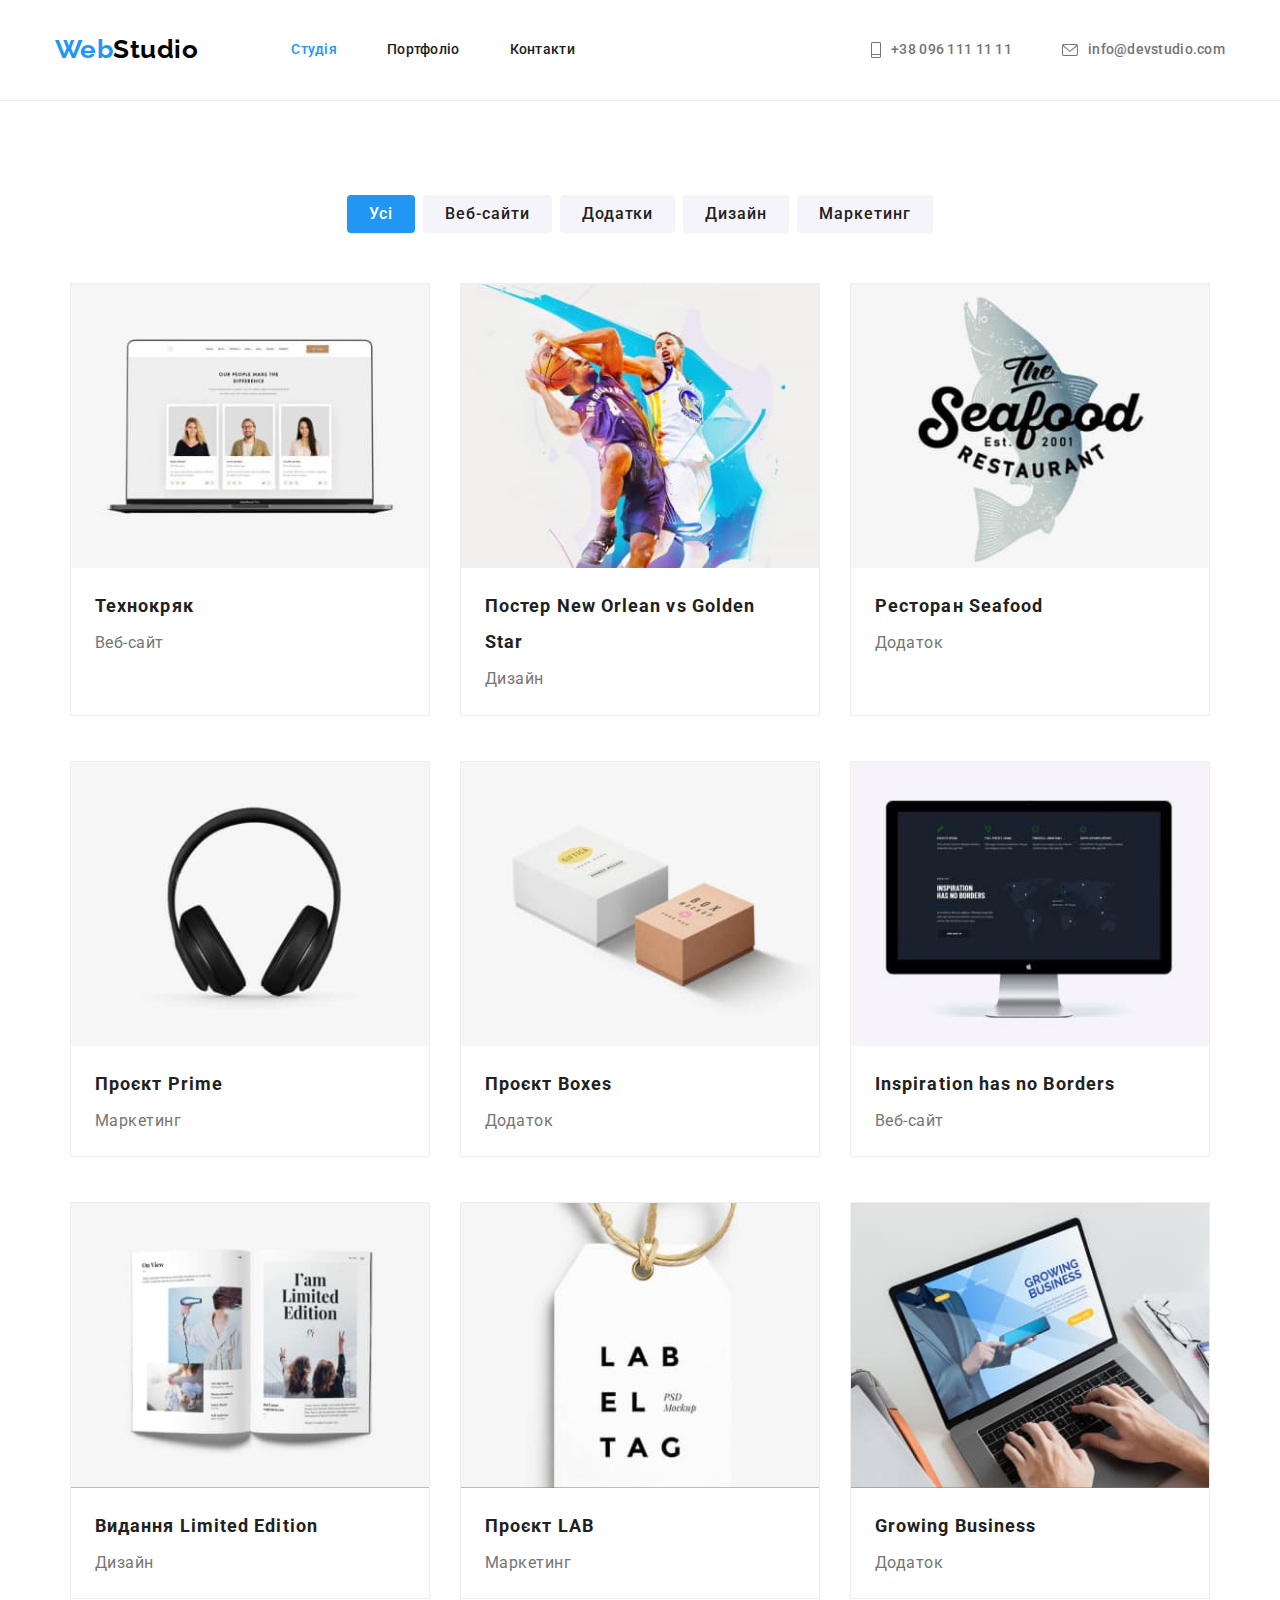
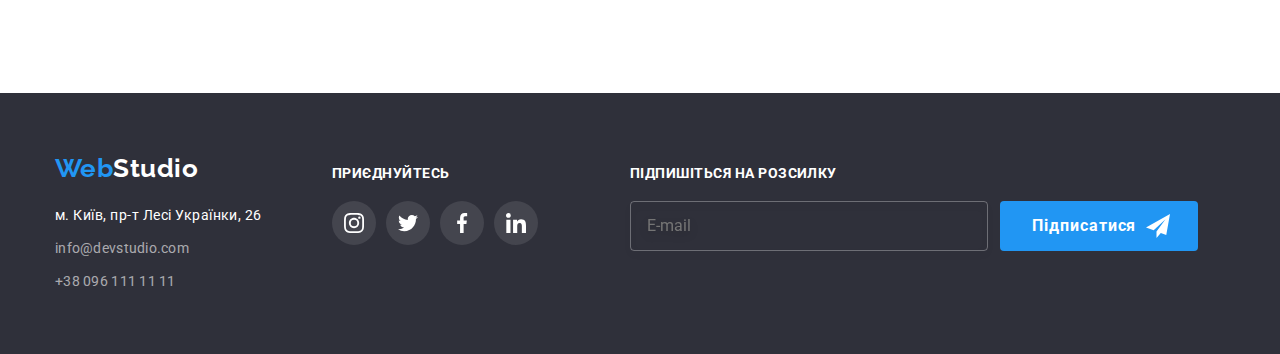
==== portfolio.html @ 1cc09955 "finished work8" ====
<!DOCTYPE html>
<html lang="en">

<head>
    <meta charset="UTF-8">
    <meta http-equiv="X-UA-Compatible" content="IE=edge">
    <meta name="viewport" content="width=device-width, initial-scale=1.0">
    <title>Webstudio</title>
    <link
        href="https://fonts.googleapis.com/css2?family=Raleway:wght@700&family=Roboto:wght@400;500;700;900&display=swap"
        rel="stylesheet">
    <link rel="stylesheet"
        href="https://cdnjs.cloudflare.com/ajax/libs/modern-normalize/1.1.0/modern-normalize.min.css">
        <link rel="stylesheet" href="./css/main.min.css">
</head>

<body>
    <header class="header">
        <div class="container main-nav">
            <nav class="nav">
            <a href="index.html" class="logo"><span class="web">Web</span>Studio</a>
            <button type="button" class="menu-button" data-menu-button>
                <svg width="40" height="40" aria-label="Переключатель мобильного меню">
                    <use class="icon-cross" href="./images/symbol-defs.svg#cross"></use>
                    <use class="icon-menu" href="./images/symbol-defs.svg#menu"></use>
                </svg>
            </button>
            
            <div class="menu-container" data-menu>
                <ul class="site-nav list">
                    <li class="site-nav__item"><a href="index.html" class="link current">Студія</a></li>
                    <li class="site-nav__item"><a href="portfolio.html" class="link">Портфоліо</a></li>
                    <li class="site-nav__item"><a href="" class="link">Контакти</a></li>
                </ul>
                <div class="nav-container">
                    <ul class="auth-nav list">
                        
                        <li class="auth-nav__item auth-tel"><a href="">
                                <svg class="telephone" width="10" height="16">
                                    <use href="./images/symbol-defs.svg#telephone"></use>
                                </svg>+38 096 111 11 11</a></li>
                                <li class="auth-nav__item auth-mail">
                                    <a href="">
                                        <svg class="envelope" width="16" height="12">
                                            <use href="./images/symbol-defs.svg#envelope"></use>
                                        </svg>info@devstudio.com
                                    </a>
                                </li>
                    </ul>
                    <ul class="list nav-social">
                        <li><a href="">Instagram</a></li>
                        <li><a href="">Twitter</a></li>
                        <li><a href="">Facebook</a></li>
                        <li><a href="">LinkedIn</a></li>
                    </ul>
                </div>
            </div>
        </nav>
        </div>
    </header>
    <main>
        <section class="section">
            <div class="container">
                <ul class="work-filter list">
                    <li><button type="button" class="button current">Усі</button></li>
                    <li><button type="button" class="button">Веб-сайти</button></li>
                    <li><button type="button" class="button">Додатки</button></li>
                    <li><button type="button" class="button">Дизайн</button></li>
                    <li><button type="button" class="button">Маркетинг</button></li>
                </ul>
                <h1 class="visually-hidden">Приклади</h1>
                <ul class="work-items list">
                    <li>
                        <a href="">
                            <div class="work-item-wrap">
                                <img src="./images/example1.jpg" alt="Технокряк" width="370"
                                srcset="./images/example1-x2.jpg 2x">
                                <p>Ресурс пропонує комплексні пропозиції з різним рівнем функціоналу та сервісів. Все це
                                    дозволить відвідувачу отримати вичерпні відомості про компанію чи приватну особу.
                                </p>
                            </div>
                            <div class="item-content">
                                <h2>Технокряк</h2>
                                <p>Веб-сайт</p>
                            </div>
                        </a>
                    </li>
                    <li>
                        <a href="">
                            <div class="work-item-wrap">
                                <img src="./images/example2.jpg" alt="Постер New Orlean vs Golden Star" width="370" srcset="./images/example2-x2.jpg 2x">
                                <p>Ресурс пропонує комплексні пропозиції з різним рівнем функціоналу та сервісів. Все це
                                    дозволить відвідувачу отримати вичерпні відомості про компанію чи приватну особу.
                                </p>
                            </div>
                            <div class="item-content">
                                <h2>Постер New Orlean vs Golden Star</h2>
                                <p>Дизайн</p>
                            </div>
                        </a>
                    </li>
                    <li>
                        <a href="">
                            <div class="work-item-wrap">
                                <img src="./images/example3.jpg" alt="Ресторан Seafood" width="370" srcset="./images/example3-x2.jpg 2x">
                                <p>Ресурс пропонує комплексні пропозиції з різним рівнем функціоналу та сервісів. Все це
                                    дозволить відвідувачу отримати вичерпні відомості про компанію чи приватну особу.
                                </p>
                            </div>
                            <div class="item-content">
                                <h2>Ресторан Seafood</h2>
                                <p>Додаток</p>
                            </div>
                        </a>
                    </li>
                    <li>
                        <a href="">
                            <div class="work-item-wrap">
                                <img src="./images/example4.jpg" alt="Проєкт Prime" width="370" srcset="./images/example4-x2.jpg 2x">
                                <p>Ресурс пропонує комплексні пропозиції з різним рівнем функціоналу та сервісів. Все це
                                    дозволить відвідувачу отримати вичерпні відомості про компанію чи приватну особу.
                                </p>
                            </div>
                            <div class="item-content">
                                <h2>Проєкт Prime</h2>
                                <p>Маркетинг</p>
                            </div>
                        </a>
                    </li>
                    <li>
                        <a href="">
                            <div class="work-item-wrap">
                                <img src="./images/example5.jpg" alt="Проєкт Boxes" width="370" srcset="./images/example5-x2.jpg 2x">
                                <p>Ресурс пропонує комплексні пропозиції з різним рівнем функціоналу та сервісів. Все це
                                    дозволить відвідувачу отримати вичерпні відомості про компанію чи приватну особу.
                                </p>
                            </div>
                            <div class="item-content">
                                <h2>Проєкт Boxes</h2>
                                <p>Додаток</p>
                            </div>
                        </a>
                    </li>
                    <li>
                        <a href="">
                            <div class="work-item-wrap">
                                <img src="./images/example6.jpg" alt="Inspiration has no Borders" width="370" srcset="./images/example6-x2.jpg 2x">
                                <p>Ресурс пропонує комплексні пропозиції з різним рівнем функціоналу та сервісів. Все це
                                    дозволить відвідувачу отримати вичерпні відомості про компанію чи приватну особу.
                                </p>
                            </div>
                            <div class="item-content">
                                <h2>Inspiration has no Borders</h2>
                                <p>Веб-сайт</p>
                            </div>
                        </a>
                    </li>
                    <li>
                        <a href="">
                            <div class="work-item-wrap">
                                <img src="./images/example7.jpg" alt="Видання Limited Edition" width="370" srcset="./images/example7-x2.jpg 2x">
                                <p>Ресурс пропонує комплексні пропозиції з різним рівнем функціоналу та сервісів. Все це
                                    дозволить відвідувачу отримати вичерпні відомості про компанію чи приватну особу.
                                </p>
                            </div>
                            <div class="item-content">
                                <h2>Видання Limited Edition</h2>
                                <p>Дизайн</p>
                            </div>
                        </a>
                    </li>
                    <li>
                        <a href="">
                            <div class="work-item-wrap">
                                <img src="./images/example8.jpg" alt="Проєкт LAB" width="370" srcset="./images/example8-x2.jpg 2x">
                                <p>Ресурс пропонує комплексні пропозиції з різним рівнем функціоналу та сервісів. Все це
                                    дозволить відвідувачу отримати вичерпні відомості про компанію чи приватну особу.
                                </p>
                            </div>
                            <div class="item-content">
                                <h2>Проєкт LAB</h2>
                                <p>Маркетинг</p>
                            </div>
                        </a>
                    </li>
                    <li>
                        <a href="">
                            <div class="work-item-wrap">
                                <img src="./images/example9.jpg" alt="Growing Business" width="370" srcset="./images/example9-x2.jpg 2x">
                                <p>Ресурс пропонує комплексні пропозиції з різним рівнем функціоналу та сервісів. Все це
                                    дозволить відвідувачу отримати вичерпні відомості про компанію чи приватну особу.
                                </p>
                            </div>
                            <div class="item-content">
                                <h2>Growing Business</h2>
                                <p>Додаток</p>
                            </div>
                        </a>
                    </li>
                </ul>
            </div>
        </section>
    </main>
    <footer class="footer">
        <div class="container">
            <div class="footer__details">
                <a href="/" class="logo footer__logo"><span class="web">Web</span>Studio</a>
                <ul class="list">
                    <li>м. Київ, пр-т Лесі Українки, 26</li>
                    <li><a href="">info@devstudio.com</a></li>
                    <li><a href="">+38 096 111 11 11</a></li>
                </ul>
            </div>
            <div class="footer-icons">
                <h3>приєднуйтесь</h3>
                <ul class="profile-share">
                    <li>
                        <a href="">
                            <svg width="20" height="20">
                                <use href="./images/symbol-defs.svg#instagram-2"></use>
                            </svg>
                        </a>
                    </li>
                    <li>
                        <a href="">
                            <svg width="20" height="20">
                                <use href="./images/symbol-defs.svg#twitter-1"></use>
                            </svg>
                        </a>
                    </li>
                    <li>
                        <a href="">
                            <svg width="20" height="20">
                                <use href="./images/symbol-defs.svg#facebook-1"></use>
                            </svg>
                        </a>
                    </li>
                    <li>
                        <a href="">
                            <svg width="20" height="20">
                                <use href="./images/symbol-defs.svg#linkedin-1"></use>
                            </svg>
                        </a>
                    </li>
                </ul>
            </div>
            <div class="subscription-wrap">
                <h3>підпишіться на розсилку</h3>
                <form class="subscription-wrap__form">

                    <input type="email" name="mail" id="mail" placeholder="E-mail">
                    <button type="submit" class="button button__icon--right">Підписатися
                        <svg class="icon-send">
                            <use href="./images/symbol-defs.svg#icon-send"></use>
                        </svg>
                    </button>
                </form>
            </div>
        </div>
    </footer>
    <script src="./js/menu.js"></script>
</body>

</html>
---- css/main.min.css ----
h1,h2,h3,p,ul{padding:0;margin:0}img{max-width:100%}body{background-color:#fff;color:#757575;font-family:Roboto,sans-serif;letter-spacing:.03em;font-weight:400;padding:0;margin:0}.list{list-style:none}.container{margin-left:auto;margin-right:auto;max-width:1200px;padding:0 15px}.logo{color:#000;text-decoration:none;font-family:Raleway;font-weight:700;font-size:26px;line-height:1.2}.logo .web{color:#2196f3;text-decoration:none}.button{color:#fff;background-color:#2196f3;font-family:inherit;cursor:pointer;font-weight:700;font-size:16px;line-height:1.88;letter-spacing:.06em;border-radius:4px;border:0;padding:10px 32px;-webkit-transition:background-color 250ms cubic-bezier(0.4, 0, 0.2, 1),-webkit-box-shadow 250ms cubic-bezier(0.4, 0, 0.2, 1);transition:background-color 250ms cubic-bezier(0.4, 0, 0.2, 1),-webkit-box-shadow 250ms cubic-bezier(0.4, 0, 0.2, 1);transition:background-color 250ms cubic-bezier(0.4, 0, 0.2, 1),box-shadow 250ms cubic-bezier(0.4, 0, 0.2, 1);transition:background-color 250ms cubic-bezier(0.4, 0, 0.2, 1),box-shadow 250ms cubic-bezier(0.4, 0, 0.2, 1),-webkit-box-shadow 250ms cubic-bezier(0.4, 0, 0.2, 1);position:relative}.button:hover{background-color:#188ce8;-webkit-box-shadow:0px 3px 1px rgba(0,0,0,.1),0px 1px 2px rgba(0,0,0,.08),0px 2px 2px rgba(0,0,0,.12);box-shadow:0px 3px 1px rgba(0,0,0,.1),0px 1px 2px rgba(0,0,0,.08),0px 2px 2px rgba(0,0,0,.12)}.button__icon--right{padding-right:62px}.profile-share{display:-webkit-box;display:-ms-flexbox;display:flex;list-style:none;padding-bottom:30px;-webkit-box-pack:center;-ms-flex-pack:center;justify-content:center}.profile-share li{margin-right:10px}.profile-share li:last-child{margin-right:0}.profile-share li a{display:-webkit-box;display:-ms-flexbox;display:flex;-webkit-box-align:center;-ms-flex-align:center;align-items:center;-webkit-box-pack:center;-ms-flex-pack:center;justify-content:center;width:44px;height:44px;border-radius:50%;-webkit-transition:background-color 250ms cubic-bezier(0.4, 0, 0.2, 1);transition:background-color 250ms cubic-bezier(0.4, 0, 0.2, 1)}.profile-share li a svg{fill:#afb1b8;-webkit-transition:fill 250ms cubic-bezier(0.4, 0, 0.2, 1);transition:fill 250ms cubic-bezier(0.4, 0, 0.2, 1)}.profile-share li a:hover,.profile-share li a:focus{background-color:#2196f3;outline:none}.profile-share li a:hover svg,.profile-share li a:focus svg{fill:#fff}.section{padding:94px 0}@media screen and (max-width: 767px){.section{padding:60px 0}}.section__title{color:#212121;font-weight:700;font-size:36px;line-height:1.17;text-align:center;margin-bottom:50px}@media screen and (max-width: 768px){.section__title{margin-bottom:30px;font-size:28px}}.section.section-gray{background:#f5f4fa}.section .visually-hidden{position:absolute;white-space:nowrap;width:1px;height:1px;overflow:hidden;border:0;padding:0;clip:rect(0 0 0 0);-webkit-clip-path:inset(50%);clip-path:inset(50%);margin:-1px}.header{border-bottom:1px solid #ececec;position:relative;padding:10px 0}.header .nav{display:-webkit-box;display:-ms-flexbox;display:flex;-webkit-box-align:center;-ms-flex-align:center;align-items:center;-webkit-box-pack:justify;-ms-flex-pack:justify;justify-content:space-between}.header .menu-button{display:none;position:relative;z-index:11;cursor:pointer}@media screen and (max-width: 480px){.header .menu-button{display:inline-block;margin:0;padding:0;border:none;background-color:rgba(0,0,0,0)}}.header .menu-button .icon-cross{display:none}.header .menu-button.is-open svg{-webkit-transition:fill 250ms cubic-bezier(0.4, 0, 0.2, 1);transition:fill 250ms cubic-bezier(0.4, 0, 0.2, 1)}.header .menu-button.is-open .icon-cross{display:block}.header .menu-button.is-open:hover svg{fill:#2196f3}.header .menu-button.is-open .icon-menu{display:none}.header .main-nav{-webkit-box-align:center;-ms-flex-align:center;align-items:center}.header .envelope,.header .telephone{fill:#757575;margin-right:10px}@media screen and (min-width: 481px){.header .site-nav{display:-webkit-box;display:-ms-flexbox;display:flex}}.header .site-nav .link{display:block;padding-top:32px;padding-bottom:32px;-webkit-transition:color 250ms cubic-bezier(0.4, 0, 0.2, 1);transition:color 250ms cubic-bezier(0.4, 0, 0.2, 1);color:#212121;text-decoration:none;font-weight:500;font-size:14px;line-height:1.14;letter-spacing:.02em}@media screen and (max-width: 480px){.header .site-nav .link{font-size:40px;margin-bottom:32px;padding:0}}.header .site-nav .link:hover,.header .site-nav .link:focus{color:#2196f3}.header .site-nav .link.current{position:relative;color:#2196f3}.header .site-nav .link.current::after{content:"";position:absolute;left:0;bottom:-1px;display:block;width:100%;height:4px;border-radius:2px}@media screen and (min-width: 481px){.header .site-nav__item+.site-nav__item{margin-left:50px}}.header .nav-social{display:-webkit-box;display:-ms-flexbox;display:flex;margin-top:64px}@media screen and (min-width: 481px){.header .nav-social{display:none}}.header .nav-social li{border-left:1px solid rgba(33,33,33,.2);padding:0 10px}.header .nav-social li a{font-weight:500;font-size:18px;line-height:22px;letter-spacing:.02em;color:#2196f3}.header .nav-social li:first-child{border-left:0;padding-left:0}.header .auth-nav{margin-left:auto}@media screen and (min-width: 481px){.header .auth-nav{display:-webkit-box;display:-ms-flexbox;display:flex;-webkit-box-orient:vertical;-webkit-box-direction:reverse;-ms-flex-direction:column-reverse;flex-direction:column-reverse}}@media screen and (min-width: 991px){.header .auth-nav{-webkit-box-orient:horizontal;-webkit-box-direction:normal;-ms-flex-direction:row;flex-direction:row;-webkit-box-align:center;-ms-flex-align:center;align-items:center}}.header .auth-nav a{display:block;color:#757575;text-decoration:none;font-weight:500;font-size:14px;line-height:1.14;letter-spacing:.02em;display:-webkit-box;display:-ms-flexbox;display:flex;-webkit-box-align:center;-ms-flex-align:center;align-items:center;-webkit-transition:color 250ms cubic-bezier(0.4, 0, 0.2, 1);transition:color 250ms cubic-bezier(0.4, 0, 0.2, 1)}@media screen and (max-width: 480px){.header .auth-nav a svg{display:none}}.header .auth-nav a:hover,.header .auth-nav a:focus{color:#2196f3}.header .auth-nav a:hover svg,.header .auth-nav a:focus svg{fill:#2196f3}@media screen and (max-width: 480px){.header .auth-nav__item.auth-tel:first-child{margin-bottom:32px}.header .auth-nav__item.auth-tel a{font-size:34px;color:#2196f3}}@media screen and (min-width: 481px)and (max-width: 991px){.header .auth-nav__item.auth-tel{margin-top:10px}}@media screen and (max-width: 480px){.header .auth-nav__item.auth-mail a{font-size:24px;line-height:1.17;letter-spacing:.02em}}@media screen and (min-width: 991px){.header .auth-nav__item+.auth-nav__item{margin-left:50px}}@media screen and (min-width: 481px){.header .menu-container{display:-webkit-box;display:-ms-flexbox;display:flex;-webkit-box-flex:1;-ms-flex:1;flex:1;-webkit-box-pack:justify;-ms-flex-pack:justify;justify-content:space-between;padding-left:88px}.header .menu-container .nav-container{display:-webkit-box;display:-ms-flexbox;display:flex;-webkit-box-align:center;-ms-flex-align:center;align-items:center}}@media screen and (min-width: 768px){.header .menu-container{padding-left:93px}}@media screen and (max-width: 480px){.header .menu-container{position:absolute;top:0;left:0;width:100%;display:none;background-color:#fff;padding:48px 40px;z-index:10;height:100vh;-webkit-box-orient:vertical;-webkit-box-direction:normal;-ms-flex-direction:column;flex-direction:column;-webkit-box-pack:justify;-ms-flex-pack:justify;justify-content:space-between}.header .menu-container.is-open{display:-webkit-box;display:-ms-flexbox;display:flex}}.no-scroll{overflow:hidden}.hero{padding:200px 0;text-align:center}@media screen and (max-width: 767px){.hero{padding:125px 0}}.hero.overlay{max-width:1600px;margin-left:auto;margin-right:auto;background-image:-webkit-gradient(linear, left top, right top, from(rgba(44, 45, 55, 0.4)), to(rgba(44, 45, 55, 0.4))),url(../images/hero1.jpg);background-image:linear-gradient(to right, rgba(44, 45, 55, 0.4), rgba(44, 45, 55, 0.4)),url(../images/hero1.jpg);background-repeat:no-repeat;background-position:center;background-size:cover}@media(min-device-pixel-ratio: 2),(-webkit-min-device-pixel-ratio: 2),(min-resolution: 192dpi),(min-resolution: 2dppx){.hero.overlay{background-image:-webkit-gradient(linear, left top, right top, from(rgba(44, 45, 55, 0.4)), to(rgba(44, 45, 55, 0.4))),url(../images/hero1-x2.jpg);background-image:linear-gradient(to right, rgba(44, 45, 55, 0.4), rgba(44, 45, 55, 0.4)),url(../images/hero1-x2.jpg)}}@media screen and (min-width: 481px){.hero .hero-inner{padding:0 20%}}.hero .hero-title{color:#fff;font-weight:900;font-size:44px;line-height:1.36;letter-spacing:.06em;text-transform:uppercase;margin-bottom:30px}@media screen and (max-width: 767px){.hero .hero-title{font-size:26px}}@media screen and (min-width: 768px){.section-feature{padding-bottom:0}}@media screen and (min-width: 481px){.section-feature__list{display:-webkit-box;display:-ms-flexbox;display:flex;-ms-flex-wrap:wrap;flex-wrap:wrap}}@media screen and (max-width: 480px){.section-feature__list li{margin-bottom:30px}.section-feature__list li:last-child{margin-bottom:0px}}.section-feature__list h3{color:#212121;font-weight:700;font-size:14px;line-height:1.14;text-transform:uppercase;margin-bottom:10px}@media screen and (max-width: 480px){.section-feature__list h3{text-align:center}}.section-feature__list p{font-size:14px;line-height:1.71}@media screen and (min-width: 768px){.section-feature__list li{width:calc((100% - 120px)/4);margin:15px}}@media screen and (min-width: 481px)and (max-width: 767px){.section-feature__list li{width:calc((100% - 60px)/2);margin:15px}}.section-feature__list li:last-child{margin-right:0}.section-feature__icon{display:-webkit-box;display:-ms-flexbox;display:flex;-webkit-box-align:center;-ms-flex-align:center;align-items:center;-webkit-box-pack:center;-ms-flex-pack:center;justify-content:center;background-color:#f5f4fa;height:120px;margin-bottom:30px;text-align:center;border-radius:4px}@media screen and (max-width: 767px){.section-services{display:none}}.section-services__list{display:-webkit-box;display:-ms-flexbox;display:flex}.section-services__list li{width:370px;margin-right:30px}.section-services__list li:last-child{margin-right:0}.section-services__item{position:relative}.section-services__text{position:absolute;bottom:4px;left:0;width:100%;background:rgba(47,48,58,.8);color:#fff;text-transform:uppercase;font-weight:700;font-size:14px;line-height:16px;letter-spacing:.03em;display:-webkit-box;display:-ms-flexbox;display:flex;-webkit-box-pack:center;-ms-flex-pack:center;justify-content:center;-webkit-box-align:center;-ms-flex-align:center;align-items:center;height:70px}@media screen and (min-width: 481px){.members-list{display:-webkit-box;display:-ms-flexbox;display:flex;-ms-flex-wrap:wrap;flex-wrap:wrap}}.members-list h3{font-weight:500;font-size:16px;line-height:1.19;color:#212121;margin-top:30px;margin-bottom:10px}.members-list p{font-size:16px;line-height:1.19;margin-bottom:16px}.members-list img{display:block;width:100%}.members-list>li{background-color:#fff;text-align:center;-webkit-box-shadow:0px 1px 3px rgba(0,0,0,.12),0px 1px 1px rgba(0,0,0,.14),0px 2px 1px rgba(0,0,0,.2);box-shadow:0px 1px 3px rgba(0,0,0,.12),0px 1px 1px rgba(0,0,0,.14),0px 2px 1px rgba(0,0,0,.2);border-radius:0px 0px 4px 4px}@media screen and (min-width: 481px){.members-list>li{width:calc((100% - 120px)/4);margin:15px}}@media screen and (max-width: 480px){.members-list>li{margin-bottom:30px}.members-list>li:last-child{margin-bottom:0}}@media screen and (min-width: 481px)and (max-width: 767px){.members-list>li{width:calc((100% - 60px)/2);margin:15px}}.members-list>li:last-child{margin-right:0}.clients{display:-webkit-box;display:-ms-flexbox;display:flex;-ms-flex-wrap:wrap;flex-wrap:wrap}.clients a{display:-webkit-box;display:-ms-flexbox;display:flex;height:92px;border:1px solid #afb1b8;border-radius:4px;-webkit-box-align:center;-ms-flex-align:center;align-items:center;-webkit-box-pack:center;-ms-flex-pack:center;justify-content:center;-webkit-transition:border 250ms cubic-bezier(0.4, 0, 0.2, 1);transition:border 250ms cubic-bezier(0.4, 0, 0.2, 1)}.clients a:hover,.clients a:focus{border:1px solid #2196f3;outline:none}.clients a:hover svg,.clients a:focus svg{fill:#2196f3}.clients a svg{fill:#afb1b8;-webkit-transition:fill 250ms cubic-bezier(0.4, 0, 0.2, 1);transition:fill 250ms cubic-bezier(0.4, 0, 0.2, 1)}.clients li{width:calc((100% - 180px)/6);margin:15px}.clients li:last-child{margin-right:0}@media screen and (max-width: 480px){.clients li{width:calc((100% - 60px)/2);margin:15px}}@media screen and (max-width: 767px){.clients li{width:calc((100% - 90px)/3);margin:15px}}.work-filter{-ms-flex-wrap:wrap;flex-wrap:wrap;margin-bottom:35px}@media screen and (min-width: 481px){.work-filter{display:-webkit-box;display:-ms-flexbox;display:flex;-webkit-box-pack:center;-ms-flex-pack:center;justify-content:center}}@media screen and (max-width: 480px){.work-filter{display:block}}@media screen and (max-width: 767px){.work-filter{display:-webkit-box;display:-ms-flexbox;display:flex}.work-filter li{display:inline-block;margin-bottom:15px}}.work-filter .button{color:#212121;background-color:#f5f4fa;padding:6px 22px;margin:0 4px;-webkit-transition:background-color 250ms cubic-bezier(0.4, 0, 0.2, 1),color 250ms cubic-bezier(0.4, 0, 0.2, 1),-webkit-box-shadow 250ms cubic-bezier(0.4, 0, 0.2, 1);transition:background-color 250ms cubic-bezier(0.4, 0, 0.2, 1),color 250ms cubic-bezier(0.4, 0, 0.2, 1),-webkit-box-shadow 250ms cubic-bezier(0.4, 0, 0.2, 1);transition:background-color 250ms cubic-bezier(0.4, 0, 0.2, 1),color 250ms cubic-bezier(0.4, 0, 0.2, 1),box-shadow 250ms cubic-bezier(0.4, 0, 0.2, 1);transition:background-color 250ms cubic-bezier(0.4, 0, 0.2, 1),color 250ms cubic-bezier(0.4, 0, 0.2, 1),box-shadow 250ms cubic-bezier(0.4, 0, 0.2, 1),-webkit-box-shadow 250ms cubic-bezier(0.4, 0, 0.2, 1);font-weight:500;font-size:16px;line-height:1.63}.work-filter .button:focus,.work-filter .button:hover,.work-filter .button.current{color:#fff;background-color:#2196f3}@media screen and (min-width: 481px){.work-items{display:-webkit-box;display:-ms-flexbox;display:flex;-ms-flex-wrap:wrap;flex-wrap:wrap}}.work-items li{margin:15px;margin-bottom:30px}@media screen and (min-width: 481px){.work-items li{width:calc((100% - 90px)/3)}}@media screen and (min-width: 481px)and (max-width: 767px){.work-items li{width:calc((100% - 60px)/2)}}@media screen and (min-width: 768px){.work-items li:nth-child(3n){margin-right:0}.work-items li:nth-last-child(-n+3){margin-bottom:0}}.work-items li .item-content{padding:20px 24px;border-top:0}.work-items li .item-content h2{font-weight:700;font-size:18px;line-height:2;color:#212121;letter-spacing:.06em;padding-bottom:4px}.work-items li .item-content p{font-size:16px;line-height:1.88}.work-items li a{color:#757575;text-decoration:none;display:block;background:#fff;-webkit-transition:-webkit-box-shadow 250ms cubic-bezier(0.4, 0, 0.2, 1);transition:-webkit-box-shadow 250ms cubic-bezier(0.4, 0, 0.2, 1);transition:box-shadow 250ms cubic-bezier(0.4, 0, 0.2, 1);transition:box-shadow 250ms cubic-bezier(0.4, 0, 0.2, 1), -webkit-box-shadow 250ms cubic-bezier(0.4, 0, 0.2, 1);height:100%;border:1px solid #eee}.work-items li a .work-item-wrap{position:relative;overflow:hidden}.work-items li a .work-item-wrap img{vertical-align:bottom;width:100%}.work-items li a .work-item-wrap p{position:absolute;top:0;left:0;bottom:0;font-weight:400;font-size:18px;line-height:28px;letter-spacing:.03em;color:#fff;background:rgba(33,150,243,.9);display:-webkit-box;display:-ms-flexbox;display:flex;-webkit-box-align:center;-ms-flex-align:center;align-items:center;padding:24px;-webkit-transform:translateY(100%);transform:translateY(100%);-webkit-transition:-webkit-transform 250ms cubic-bezier(0.4, 0, 0.2, 1);transition:-webkit-transform 250ms cubic-bezier(0.4, 0, 0.2, 1);transition:transform 250ms cubic-bezier(0.4, 0, 0.2, 1);transition:transform 250ms cubic-bezier(0.4, 0, 0.2, 1), -webkit-transform 250ms cubic-bezier(0.4, 0, 0.2, 1)}.work-items li a:hover{-webkit-box-shadow:0px 1px 1px rgba(0,0,0,.12),0px 4px 4px rgba(0,0,0,.06),1px 4px 6px rgba(0,0,0,.16);box-shadow:0px 1px 1px rgba(0,0,0,.12),0px 4px 4px rgba(0,0,0,.06),1px 4px 6px rgba(0,0,0,.16)}.work-items li a:hover .work-item-wrap p{-webkit-transform:translateY(0);transform:translateY(0)}.footer{background:#2f303a;padding:60px 0}@media screen and (max-width: 767px){.footer{text-align:center}}.footer__logo{color:#fff}.footer .list{color:#fff;font-style:normal;font-weight:400;font-size:14px;line-height:1.71;margin-top:20px}.footer .list a{text-decoration:none;color:rgba(255,255,255,.6);font-style:normal;font-weight:400;font-size:14px;line-height:1.71;letter-spacing:.02em;margin-top:9px;display:inline-block}@media screen and (min-width: 481px){.footer .footer-icons{margin-left:70px}}@media screen and (max-width: 480px){.footer .footer-icons .profile-share{padding-bottom:0}}.footer .footer-icons .profile-share li a{background-color:rgba(255,255,255,.1);-webkit-transition:background-color 250ms cubic-bezier(0.4, 0, 0.2, 1);transition:background-color 250ms cubic-bezier(0.4, 0, 0.2, 1)}.footer .footer-icons .profile-share li a svg{fill:#fff}.footer .footer-icons .profile-share li a:hover,.footer .footer-icons .profile-share li a:focus{background-color:#2196f3;outline:none}@media screen and (min-width: 481px)and (max-width: 767px){.footer__details,.footer .footer-icons{-webkit-box-flex:1;-ms-flex:1 0 50%;flex:1 0 50%}.footer .footer-icons{margin-left:0}}.footer h3{font-size:14px;font-weight:700px;text-transform:uppercase;color:#fff;margin-top:12px;margin-bottom:20px}@media screen and (max-width: 480px){.footer h3{margin-top:60px}}@media screen and (min-width: 481px){.footer .container{display:-webkit-box;display:-ms-flexbox;display:flex;-ms-flex-wrap:wrap;flex-wrap:wrap}}@media screen and (min-width: 768px){.footer .subscription-wrap{margin-left:92px}}@media screen and (min-width: 481px)and (max-width: 767px){.footer .subscription-wrap{margin-top:60px;width:100%}}@media screen and (min-width: 768px){.footer .subscription-wrap__form{display:-webkit-box;display:-ms-flexbox;display:flex}}@media screen and (max-width: 767px){.footer .subscription-wrap__form button{margin-top:20px}}.footer .subscription-wrap__form button .icon-send{width:24px;height:24px;fill:#fff;position:absolute;right:28px;top:13px}.footer .subscription-wrap__form input,.footer .subscription-wrap__form input:focus{width:100%;height:50px;padding:15px 16px;background:none;border:1px solid rgba(255,255,255,.3);-webkit-filter:drop-shadow(0px 4px 4px rgba(0, 0, 0, 0.15));filter:drop-shadow(0px 4px 4px rgba(0, 0, 0, 0.15));border-radius:4px;color:#fff}@media screen and (min-width: 768px){.footer .subscription-wrap__form input{width:358px;margin-right:12px}}@media screen and (min-width: 481px)and (max-width: 767px){.footer .subscription-wrap__form input{width:450px;margin-left:auto;margin-right:auto;display:block}}.backdrop{z-index:100;position:fixed;top:0;width:100%;height:100%;background:rgba(0,0,0,.5);-webkit-transition:opacity 250ms cubic-bezier(0.4, 0, 0.2, 1);transition:opacity 250ms cubic-bezier(0.4, 0, 0.2, 1)}.backdrop.is-hidden{opacity:0;pointer-events:none}.backdrop.is-hidden .modal{-webkit-transform:translate(-50%, -50%) scale(0.9);transform:translate(-50%, -50%) scale(0.9)}.modal{position:absolute;top:50%;left:50%;max-width:528px;width:100%;background-color:#fff;-webkit-transition:-webkit-transform 250ms cubic-bezier(0.4, 0, 0.2, 1);transition:-webkit-transform 250ms cubic-bezier(0.4, 0, 0.2, 1);transition:transform 250ms cubic-bezier(0.4, 0, 0.2, 1);transition:transform 250ms cubic-bezier(0.4, 0, 0.2, 1), -webkit-transform 250ms cubic-bezier(0.4, 0, 0.2, 1);-webkit-transform:translate(-50%, -50%) scale(1);transform:translate(-50%, -50%) scale(1);padding:40px}@media screen and (max-width: 480px){.modal{left:15px;right:15px;-webkit-transform:translate(0, -50%) scale(1);transform:translate(0, -50%) scale(1);max-width:100%;width:auto}}.modal h3{text-align:center;margin-bottom:12px;color:#212121}.modal .modal-button{width:30px;height:30px;border-radius:50%;border:1px solid rgba(0,0,0,.1);position:absolute;right:8px;top:8px;cursor:pointer;background:none}.modal .modal-button:hover .icon-close{fill:#2196f3}.modal .modal-button .icon-close{width:11px;height:11px;-webkit-transition:fill 250ms cubic-bezier(0.4, 0, 0.2, 1);transition:fill 250ms cubic-bezier(0.4, 0, 0.2, 1)}.modal form>label{display:block;margin-bottom:4px;font-size:12px;color:#757575}.modal form .input-group{position:relative;margin-bottom:10px}.modal form .input-group svg{width:18px;height:18px;position:absolute;top:50%;left:13px;-webkit-transform:translateY(-50%);transform:translateY(-50%);-webkit-transition:fill 250ms cubic-bezier(0.4, 0, 0.2, 1);transition:fill 250ms cubic-bezier(0.4, 0, 0.2, 1)}.modal form .input-group textarea,.modal form .input-group input{border:1px solid rgba(33,33,33,.2);border-radius:4px;padding:12px 16px;width:100%;-webkit-transition:border 250ms cubic-bezier(0.4, 0, 0.2, 1);transition:border 250ms cubic-bezier(0.4, 0, 0.2, 1);font-size:12px}.modal form .input-group textarea:focus,.modal form .input-group input:focus{border-color:#2196f3;outline:none}.modal form .input-group input{height:40px;padding-left:35px}.modal form .input-group input:focus+svg{fill:#2196f3}.modal form .input-group textarea{resize:none;height:120px}.modal form .agreement-wrap{display:-webkit-box;display:-ms-flexbox;display:flex;-webkit-box-align:center;-ms-flex-align:center;align-items:center;margin-top:10px}.modal form .agreement-wrap .checkbox{position:absolute;white-space:nowrap;width:1px;height:1px;overflow:hidden;border:0;padding:0;clip:rect(0 0 0 0);-webkit-clip-path:inset(50%);clip-path:inset(50%);margin:-1px}.modal form .agreement-wrap .checkbox:checked+.label-agreement:before{border-color:rgba(0,0,0,0);background-color:#2196f3;background-image:url("../images/svg-check.svg");background-repeat:no-repeat;background-position:center}.modal form .agreement-wrap .label-agreement{font-size:14px;padding-left:22px;position:relative}@media screen and (max-width: 480px){.modal form .agreement-wrap .label-agreement{font-size:12px}}.modal form .agreement-wrap .label-agreement:before{width:16px;height:15px;position:absolute;left:0;top:0;content:"";border:2px solid #000;border-radius:2px;display:block}.modal form .agreement-wrap .label-agreement a{color:#2196f3}.modal form .agreement-wrap .label-agreement a:hover{text-decoration:none}.modal .button-wrap{text-align:center;margin-top:30px}/*# sourceMappingURL=main.min.css.map */
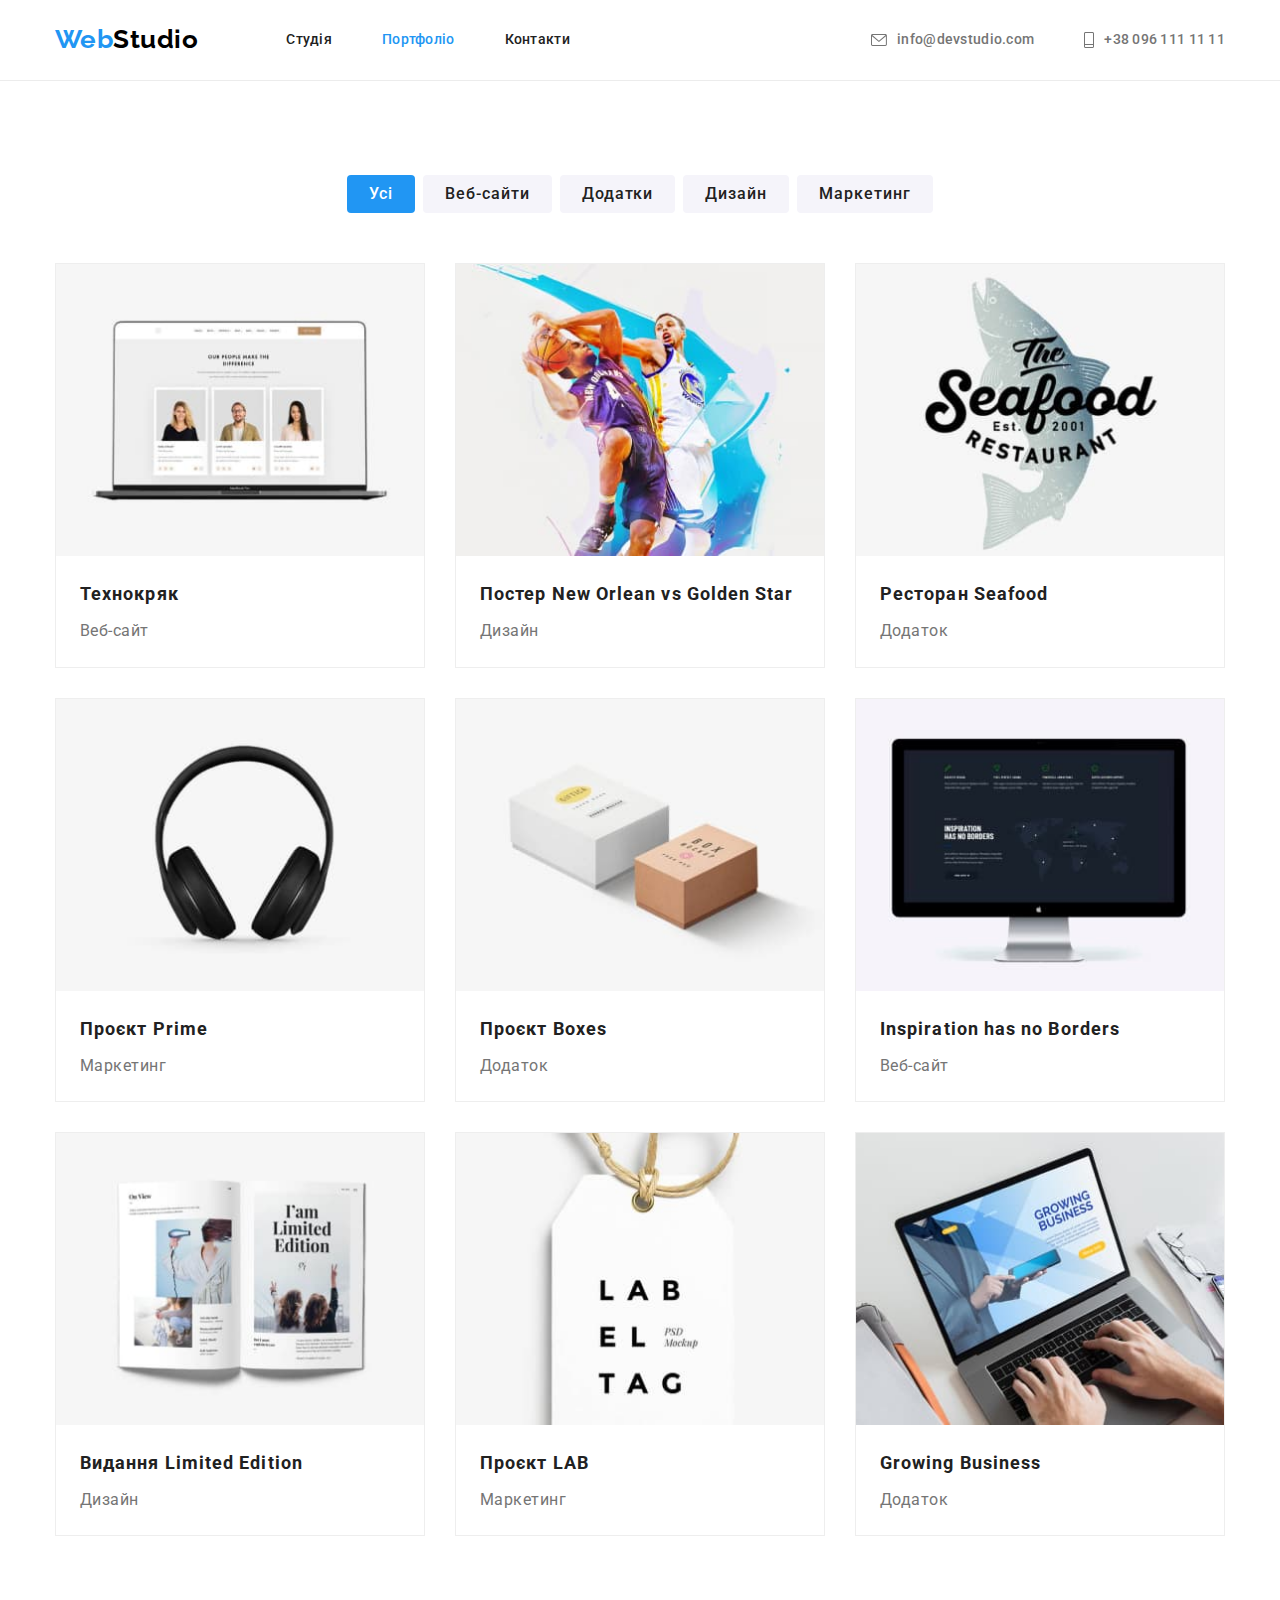
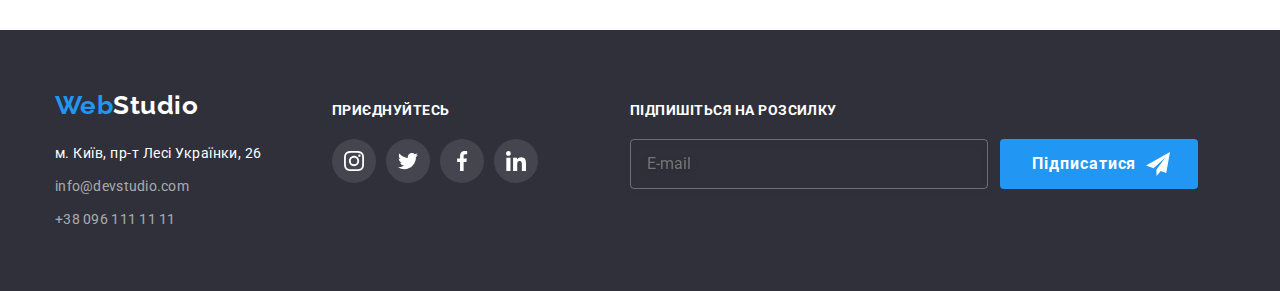
==== commit a2c5c4a7: "fixes" ====
--- a/portfolio.html
+++ b/portfolio.html
@@ -28,8 +28,8 @@
             
             <div class="menu-container" data-menu>
                 <ul class="site-nav list">
-                    <li class="site-nav__item"><a href="index.html" class="link current">Студія</a></li>
-                    <li class="site-nav__item"><a href="portfolio.html" class="link">Портфоліо</a></li>
+                    <li class="site-nav__item"><a href="index.html" class="link">Студія</a></li>
+                    <li class="site-nav__item"><a href="portfolio.html" class="link current">Портфоліо</a></li>
                     <li class="site-nav__item"><a href="" class="link">Контакти</a></li>
                 </ul>
                 <div class="nav-container">
--- a/css/main.min.css
+++ b/css/main.min.css
@@ -1 +1 @@
-h1,h2,h3,p,ul{padding:0;margin:0}img{max-width:100%}body{background-color:#fff;color:#757575;font-family:Roboto,sans-serif;letter-spacing:.03em;font-weight:400;padding:0;margin:0}.list{list-style:none}.container{margin-left:auto;margin-right:auto;max-width:1200px;padding:0 15px}.logo{color:#000;text-decoration:none;font-family:Raleway;font-weight:700;font-size:26px;line-height:1.2}.logo .web{color:#2196f3;text-decoration:none}.button{color:#fff;background-color:#2196f3;font-family:inherit;cursor:pointer;font-weight:700;font-size:16px;line-height:1.88;letter-spacing:.06em;border-radius:4px;border:0;padding:10px 32px;-webkit-transition:background-color 250ms cubic-bezier(0.4, 0, 0.2, 1),-webkit-box-shadow 250ms cubic-bezier(0.4, 0, 0.2, 1);transition:background-color 250ms cubic-bezier(0.4, 0, 0.2, 1),-webkit-box-shadow 250ms cubic-bezier(0.4, 0, 0.2, 1);transition:background-color 250ms cubic-bezier(0.4, 0, 0.2, 1),box-shadow 250ms cubic-bezier(0.4, 0, 0.2, 1);transition:background-color 250ms cubic-bezier(0.4, 0, 0.2, 1),box-shadow 250ms cubic-bezier(0.4, 0, 0.2, 1),-webkit-box-shadow 250ms cubic-bezier(0.4, 0, 0.2, 1);position:relative}.button:hover{background-color:#188ce8;-webkit-box-shadow:0px 3px 1px rgba(0,0,0,.1),0px 1px 2px rgba(0,0,0,.08),0px 2px 2px rgba(0,0,0,.12);box-shadow:0px 3px 1px rgba(0,0,0,.1),0px 1px 2px rgba(0,0,0,.08),0px 2px 2px rgba(0,0,0,.12)}.button__icon--right{padding-right:62px}.profile-share{display:-webkit-box;display:-ms-flexbox;display:flex;list-style:none;padding-bottom:30px;-webkit-box-pack:center;-ms-flex-pack:center;justify-content:center}.profile-share li{margin-right:10px}.profile-share li:last-child{margin-right:0}.profile-share li a{display:-webkit-box;display:-ms-flexbox;display:flex;-webkit-box-align:center;-ms-flex-align:center;align-items:center;-webkit-box-pack:center;-ms-flex-pack:center;justify-content:center;width:44px;height:44px;border-radius:50%;-webkit-transition:background-color 250ms cubic-bezier(0.4, 0, 0.2, 1);transition:background-color 250ms cubic-bezier(0.4, 0, 0.2, 1)}.profile-share li a svg{fill:#afb1b8;-webkit-transition:fill 250ms cubic-bezier(0.4, 0, 0.2, 1);transition:fill 250ms cubic-bezier(0.4, 0, 0.2, 1)}.profile-share li a:hover,.profile-share li a:focus{background-color:#2196f3;outline:none}.profile-share li a:hover svg,.profile-share li a:focus svg{fill:#fff}.section{padding:94px 0}@media screen and (max-width: 767px){.section{padding:60px 0}}.section__title{color:#212121;font-weight:700;font-size:36px;line-height:1.17;text-align:center;margin-bottom:50px}@media screen and (max-width: 768px){.section__title{margin-bottom:30px;font-size:28px}}.section.section-gray{background:#f5f4fa}.section .visually-hidden{position:absolute;white-space:nowrap;width:1px;height:1px;overflow:hidden;border:0;padding:0;clip:rect(0 0 0 0);-webkit-clip-path:inset(50%);clip-path:inset(50%);margin:-1px}.header{border-bottom:1px solid #ececec;position:relative;padding:10px 0}.header .nav{display:-webkit-box;display:-ms-flexbox;display:flex;-webkit-box-align:center;-ms-flex-align:center;align-items:center;-webkit-box-pack:justify;-ms-flex-pack:justify;justify-content:space-between}.header .menu-button{display:none;position:relative;z-index:11;cursor:pointer}@media screen and (max-width: 480px){.header .menu-button{display:inline-block;margin:0;padding:0;border:none;background-color:rgba(0,0,0,0)}}.header .menu-button .icon-cross{display:none}.header .menu-button.is-open svg{-webkit-transition:fill 250ms cubic-bezier(0.4, 0, 0.2, 1);transition:fill 250ms cubic-bezier(0.4, 0, 0.2, 1)}.header .menu-button.is-open .icon-cross{display:block}.header .menu-button.is-open:hover svg{fill:#2196f3}.header .menu-button.is-open .icon-menu{display:none}.header .main-nav{-webkit-box-align:center;-ms-flex-align:center;align-items:center}.header .envelope,.header .telephone{fill:#757575;margin-right:10px}@media screen and (min-width: 481px){.header .site-nav{display:-webkit-box;display:-ms-flexbox;display:flex}}.header .site-nav .link{display:block;padding-top:32px;padding-bottom:32px;-webkit-transition:color 250ms cubic-bezier(0.4, 0, 0.2, 1);transition:color 250ms cubic-bezier(0.4, 0, 0.2, 1);color:#212121;text-decoration:none;font-weight:500;font-size:14px;line-height:1.14;letter-spacing:.02em}@media screen and (max-width: 480px){.header .site-nav .link{font-size:40px;margin-bottom:32px;padding:0}}.header .site-nav .link:hover,.header .site-nav .link:focus{color:#2196f3}.header .site-nav .link.current{position:relative;color:#2196f3}.header .site-nav .link.current::after{content:"";position:absolute;left:0;bottom:-1px;display:block;width:100%;height:4px;border-radius:2px}@media screen and (min-width: 481px){.header .site-nav__item+.site-nav__item{margin-left:50px}}.header .nav-social{display:-webkit-box;display:-ms-flexbox;display:flex;margin-top:64px}@media screen and (min-width: 481px){.header .nav-social{display:none}}.header .nav-social li{border-left:1px solid rgba(33,33,33,.2);padding:0 10px}.header .nav-social li a{font-weight:500;font-size:18px;line-height:22px;letter-spacing:.02em;color:#2196f3}.header .nav-social li:first-child{border-left:0;padding-left:0}.header .auth-nav{margin-left:auto}@media screen and (min-width: 481px){.header .auth-nav{display:-webkit-box;display:-ms-flexbox;display:flex;-webkit-box-orient:vertical;-webkit-box-direction:reverse;-ms-flex-direction:column-reverse;flex-direction:column-reverse}}@media screen and (min-width: 991px){.header .auth-nav{-webkit-box-orient:horizontal;-webkit-box-direction:normal;-ms-flex-direction:row;flex-direction:row;-webkit-box-align:center;-ms-flex-align:center;align-items:center}}.header .auth-nav a{display:block;color:#757575;text-decoration:none;font-weight:500;font-size:14px;line-height:1.14;letter-spacing:.02em;display:-webkit-box;display:-ms-flexbox;display:flex;-webkit-box-align:center;-ms-flex-align:center;align-items:center;-webkit-transition:color 250ms cubic-bezier(0.4, 0, 0.2, 1);transition:color 250ms cubic-bezier(0.4, 0, 0.2, 1)}@media screen and (max-width: 480px){.header .auth-nav a svg{display:none}}.header .auth-nav a:hover,.header .auth-nav a:focus{color:#2196f3}.header .auth-nav a:hover svg,.header .auth-nav a:focus svg{fill:#2196f3}@media screen and (max-width: 480px){.header .auth-nav__item.auth-tel:first-child{margin-bottom:32px}.header .auth-nav__item.auth-tel a{font-size:34px;color:#2196f3}}@media screen and (min-width: 481px)and (max-width: 991px){.header .auth-nav__item.auth-tel{margin-top:10px}}@media screen and (max-width: 480px){.header .auth-nav__item.auth-mail a{font-size:24px;line-height:1.17;letter-spacing:.02em}}@media screen and (min-width: 991px){.header .auth-nav__item+.auth-nav__item{margin-left:50px}}@media screen and (min-width: 481px){.header .menu-container{display:-webkit-box;display:-ms-flexbox;display:flex;-webkit-box-flex:1;-ms-flex:1;flex:1;-webkit-box-pack:justify;-ms-flex-pack:justify;justify-content:space-between;padding-left:88px}.header .menu-container .nav-container{display:-webkit-box;display:-ms-flexbox;display:flex;-webkit-box-align:center;-ms-flex-align:center;align-items:center}}@media screen and (min-width: 768px){.header .menu-container{padding-left:93px}}@media screen and (max-width: 480px){.header .menu-container{position:absolute;top:0;left:0;width:100%;display:none;background-color:#fff;padding:48px 40px;z-index:10;height:100vh;-webkit-box-orient:vertical;-webkit-box-direction:normal;-ms-flex-direction:column;flex-direction:column;-webkit-box-pack:justify;-ms-flex-pack:justify;justify-content:space-between}.header .menu-container.is-open{display:-webkit-box;display:-ms-flexbox;display:flex}}.no-scroll{overflow:hidden}.hero{padding:200px 0;text-align:center}@media screen and (max-width: 767px){.hero{padding:125px 0}}.hero.overlay{max-width:1600px;margin-left:auto;margin-right:auto;background-image:-webkit-gradient(linear, left top, right top, from(rgba(44, 45, 55, 0.4)), to(rgba(44, 45, 55, 0.4))),url(../images/hero1.jpg);background-image:linear-gradient(to right, rgba(44, 45, 55, 0.4), rgba(44, 45, 55, 0.4)),url(../images/hero1.jpg);background-repeat:no-repeat;background-position:center;background-size:cover}@media(min-device-pixel-ratio: 2),(-webkit-min-device-pixel-ratio: 2),(min-resolution: 192dpi),(min-resolution: 2dppx){.hero.overlay{background-image:-webkit-gradient(linear, left top, right top, from(rgba(44, 45, 55, 0.4)), to(rgba(44, 45, 55, 0.4))),url(../images/hero1-x2.jpg);background-image:linear-gradient(to right, rgba(44, 45, 55, 0.4), rgba(44, 45, 55, 0.4)),url(../images/hero1-x2.jpg)}}@media screen and (min-width: 481px){.hero .hero-inner{padding:0 20%}}.hero .hero-title{color:#fff;font-weight:900;font-size:44px;line-height:1.36;letter-spacing:.06em;text-transform:uppercase;margin-bottom:30px}@media screen and (max-width: 767px){.hero .hero-title{font-size:26px}}@media screen and (min-width: 768px){.section-feature{padding-bottom:0}}@media screen and (min-width: 481px){.section-feature__list{display:-webkit-box;display:-ms-flexbox;display:flex;-ms-flex-wrap:wrap;flex-wrap:wrap}}@media screen and (max-width: 480px){.section-feature__list li{margin-bottom:30px}.section-feature__list li:last-child{margin-bottom:0px}}.section-feature__list h3{color:#212121;font-weight:700;font-size:14px;line-height:1.14;text-transform:uppercase;margin-bottom:10px}@media screen and (max-width: 480px){.section-feature__list h3{text-align:center}}.section-feature__list p{font-size:14px;line-height:1.71}@media screen and (min-width: 768px){.section-feature__list li{width:calc((100% - 120px)/4);margin:15px}}@media screen and (min-width: 481px)and (max-width: 767px){.section-feature__list li{width:calc((100% - 60px)/2);margin:15px}}.section-feature__list li:last-child{margin-right:0}.section-feature__icon{display:-webkit-box;display:-ms-flexbox;display:flex;-webkit-box-align:center;-ms-flex-align:center;align-items:center;-webkit-box-pack:center;-ms-flex-pack:center;justify-content:center;background-color:#f5f4fa;height:120px;margin-bottom:30px;text-align:center;border-radius:4px}@media screen and (max-width: 767px){.section-services{display:none}}.section-services__list{display:-webkit-box;display:-ms-flexbox;display:flex}.section-services__list li{width:370px;margin-right:30px}.section-services__list li:last-child{margin-right:0}.section-services__item{position:relative}.section-services__text{position:absolute;bottom:4px;left:0;width:100%;background:rgba(47,48,58,.8);color:#fff;text-transform:uppercase;font-weight:700;font-size:14px;line-height:16px;letter-spacing:.03em;display:-webkit-box;display:-ms-flexbox;display:flex;-webkit-box-pack:center;-ms-flex-pack:center;justify-content:center;-webkit-box-align:center;-ms-flex-align:center;align-items:center;height:70px}@media screen and (min-width: 481px){.members-list{display:-webkit-box;display:-ms-flexbox;display:flex;-ms-flex-wrap:wrap;flex-wrap:wrap}}.members-list h3{font-weight:500;font-size:16px;line-height:1.19;color:#212121;margin-top:30px;margin-bottom:10px}.members-list p{font-size:16px;line-height:1.19;margin-bottom:16px}.members-list img{display:block;width:100%}.members-list>li{background-color:#fff;text-align:center;-webkit-box-shadow:0px 1px 3px rgba(0,0,0,.12),0px 1px 1px rgba(0,0,0,.14),0px 2px 1px rgba(0,0,0,.2);box-shadow:0px 1px 3px rgba(0,0,0,.12),0px 1px 1px rgba(0,0,0,.14),0px 2px 1px rgba(0,0,0,.2);border-radius:0px 0px 4px 4px}@media screen and (min-width: 481px){.members-list>li{width:calc((100% - 120px)/4);margin:15px}}@media screen and (max-width: 480px){.members-list>li{margin-bottom:30px}.members-list>li:last-child{margin-bottom:0}}@media screen and (min-width: 481px)and (max-width: 767px){.members-list>li{width:calc((100% - 60px)/2);margin:15px}}.members-list>li:last-child{margin-right:0}.clients{display:-webkit-box;display:-ms-flexbox;display:flex;-ms-flex-wrap:wrap;flex-wrap:wrap}.clients a{display:-webkit-box;display:-ms-flexbox;display:flex;height:92px;border:1px solid #afb1b8;border-radius:4px;-webkit-box-align:center;-ms-flex-align:center;align-items:center;-webkit-box-pack:center;-ms-flex-pack:center;justify-content:center;-webkit-transition:border 250ms cubic-bezier(0.4, 0, 0.2, 1);transition:border 250ms cubic-bezier(0.4, 0, 0.2, 1)}.clients a:hover,.clients a:focus{border:1px solid #2196f3;outline:none}.clients a:hover svg,.clients a:focus svg{fill:#2196f3}.clients a svg{fill:#afb1b8;-webkit-transition:fill 250ms cubic-bezier(0.4, 0, 0.2, 1);transition:fill 250ms cubic-bezier(0.4, 0, 0.2, 1)}.clients li{width:calc((100% - 180px)/6);margin:15px}.clients li:last-child{margin-right:0}@media screen and (max-width: 480px){.clients li{width:calc((100% - 60px)/2);margin:15px}}@media screen and (max-width: 767px){.clients li{width:calc((100% - 90px)/3);margin:15px}}.work-filter{-ms-flex-wrap:wrap;flex-wrap:wrap;margin-bottom:35px}@media screen and (min-width: 481px){.work-filter{display:-webkit-box;display:-ms-flexbox;display:flex;-webkit-box-pack:center;-ms-flex-pack:center;justify-content:center}}@media screen and (max-width: 480px){.work-filter{display:block}}@media screen and (max-width: 767px){.work-filter{display:-webkit-box;display:-ms-flexbox;display:flex}.work-filter li{display:inline-block;margin-bottom:15px}}.work-filter .button{color:#212121;background-color:#f5f4fa;padding:6px 22px;margin:0 4px;-webkit-transition:background-color 250ms cubic-bezier(0.4, 0, 0.2, 1),color 250ms cubic-bezier(0.4, 0, 0.2, 1),-webkit-box-shadow 250ms cubic-bezier(0.4, 0, 0.2, 1);transition:background-color 250ms cubic-bezier(0.4, 0, 0.2, 1),color 250ms cubic-bezier(0.4, 0, 0.2, 1),-webkit-box-shadow 250ms cubic-bezier(0.4, 0, 0.2, 1);transition:background-color 250ms cubic-bezier(0.4, 0, 0.2, 1),color 250ms cubic-bezier(0.4, 0, 0.2, 1),box-shadow 250ms cubic-bezier(0.4, 0, 0.2, 1);transition:background-color 250ms cubic-bezier(0.4, 0, 0.2, 1),color 250ms cubic-bezier(0.4, 0, 0.2, 1),box-shadow 250ms cubic-bezier(0.4, 0, 0.2, 1),-webkit-box-shadow 250ms cubic-bezier(0.4, 0, 0.2, 1);font-weight:500;font-size:16px;line-height:1.63}.work-filter .button:focus,.work-filter .button:hover,.work-filter .button.current{color:#fff;background-color:#2196f3}@media screen and (min-width: 481px){.work-items{display:-webkit-box;display:-ms-flexbox;display:flex;-ms-flex-wrap:wrap;flex-wrap:wrap}}.work-items li{margin:15px;margin-bottom:30px}@media screen and (min-width: 481px){.work-items li{width:calc((100% - 90px)/3)}}@media screen and (min-width: 481px)and (max-width: 767px){.work-items li{width:calc((100% - 60px)/2)}}@media screen and (min-width: 768px){.work-items li:nth-child(3n){margin-right:0}.work-items li:nth-last-child(-n+3){margin-bottom:0}}.work-items li .item-content{padding:20px 24px;border-top:0}.work-items li .item-content h2{font-weight:700;font-size:18px;line-height:2;color:#212121;letter-spacing:.06em;padding-bottom:4px}.work-items li .item-content p{font-size:16px;line-height:1.88}.work-items li a{color:#757575;text-decoration:none;display:block;background:#fff;-webkit-transition:-webkit-box-shadow 250ms cubic-bezier(0.4, 0, 0.2, 1);transition:-webkit-box-shadow 250ms cubic-bezier(0.4, 0, 0.2, 1);transition:box-shadow 250ms cubic-bezier(0.4, 0, 0.2, 1);transition:box-shadow 250ms cubic-bezier(0.4, 0, 0.2, 1), -webkit-box-shadow 250ms cubic-bezier(0.4, 0, 0.2, 1);height:100%;border:1px solid #eee}.work-items li a .work-item-wrap{position:relative;overflow:hidden}.work-items li a .work-item-wrap img{vertical-align:bottom;width:100%}.work-items li a .work-item-wrap p{position:absolute;top:0;left:0;bottom:0;font-weight:400;font-size:18px;line-height:28px;letter-spacing:.03em;color:#fff;background:rgba(33,150,243,.9);display:-webkit-box;display:-ms-flexbox;display:flex;-webkit-box-align:center;-ms-flex-align:center;align-items:center;padding:24px;-webkit-transform:translateY(100%);transform:translateY(100%);-webkit-transition:-webkit-transform 250ms cubic-bezier(0.4, 0, 0.2, 1);transition:-webkit-transform 250ms cubic-bezier(0.4, 0, 0.2, 1);transition:transform 250ms cubic-bezier(0.4, 0, 0.2, 1);transition:transform 250ms cubic-bezier(0.4, 0, 0.2, 1), -webkit-transform 250ms cubic-bezier(0.4, 0, 0.2, 1)}.work-items li a:hover{-webkit-box-shadow:0px 1px 1px rgba(0,0,0,.12),0px 4px 4px rgba(0,0,0,.06),1px 4px 6px rgba(0,0,0,.16);box-shadow:0px 1px 1px rgba(0,0,0,.12),0px 4px 4px rgba(0,0,0,.06),1px 4px 6px rgba(0,0,0,.16)}.work-items li a:hover .work-item-wrap p{-webkit-transform:translateY(0);transform:translateY(0)}.footer{background:#2f303a;padding:60px 0}@media screen and (max-width: 767px){.footer{text-align:center}}.footer__logo{color:#fff}.footer .list{color:#fff;font-style:normal;font-weight:400;font-size:14px;line-height:1.71;margin-top:20px}.footer .list a{text-decoration:none;color:rgba(255,255,255,.6);font-style:normal;font-weight:400;font-size:14px;line-height:1.71;letter-spacing:.02em;margin-top:9px;display:inline-block}@media screen and (min-width: 481px){.footer .footer-icons{margin-left:70px}}@media screen and (max-width: 480px){.footer .footer-icons .profile-share{padding-bottom:0}}.footer .footer-icons .profile-share li a{background-color:rgba(255,255,255,.1);-webkit-transition:background-color 250ms cubic-bezier(0.4, 0, 0.2, 1);transition:background-color 250ms cubic-bezier(0.4, 0, 0.2, 1)}.footer .footer-icons .profile-share li a svg{fill:#fff}.footer .footer-icons .profile-share li a:hover,.footer .footer-icons .profile-share li a:focus{background-color:#2196f3;outline:none}@media screen and (min-width: 481px)and (max-width: 767px){.footer__details,.footer .footer-icons{-webkit-box-flex:1;-ms-flex:1 0 50%;flex:1 0 50%}.footer .footer-icons{margin-left:0}}.footer h3{font-size:14px;font-weight:700px;text-transform:uppercase;color:#fff;margin-top:12px;margin-bottom:20px}@media screen and (max-width: 480px){.footer h3{margin-top:60px}}@media screen and (min-width: 481px){.footer .container{display:-webkit-box;display:-ms-flexbox;display:flex;-ms-flex-wrap:wrap;flex-wrap:wrap}}@media screen and (min-width: 768px){.footer .subscription-wrap{margin-left:92px}}@media screen and (min-width: 481px)and (max-width: 767px){.footer .subscription-wrap{margin-top:60px;width:100%}}@media screen and (min-width: 768px){.footer .subscription-wrap__form{display:-webkit-box;display:-ms-flexbox;display:flex}}@media screen and (max-width: 767px){.footer .subscription-wrap__form button{margin-top:20px}}.footer .subscription-wrap__form button .icon-send{width:24px;height:24px;fill:#fff;position:absolute;right:28px;top:13px}.footer .subscription-wrap__form input,.footer .subscription-wrap__form input:focus{width:100%;height:50px;padding:15px 16px;background:none;border:1px solid rgba(255,255,255,.3);-webkit-filter:drop-shadow(0px 4px 4px rgba(0, 0, 0, 0.15));filter:drop-shadow(0px 4px 4px rgba(0, 0, 0, 0.15));border-radius:4px;color:#fff}@media screen and (min-width: 768px){.footer .subscription-wrap__form input{width:358px;margin-right:12px}}@media screen and (min-width: 481px)and (max-width: 767px){.footer .subscription-wrap__form input{width:450px;margin-left:auto;margin-right:auto;display:block}}.backdrop{z-index:100;position:fixed;top:0;width:100%;height:100%;background:rgba(0,0,0,.5);-webkit-transition:opacity 250ms cubic-bezier(0.4, 0, 0.2, 1);transition:opacity 250ms cubic-bezier(0.4, 0, 0.2, 1)}.backdrop.is-hidden{opacity:0;pointer-events:none}.backdrop.is-hidden .modal{-webkit-transform:translate(-50%, -50%) scale(0.9);transform:translate(-50%, -50%) scale(0.9)}.modal{position:absolute;top:50%;left:50%;max-width:528px;width:100%;background-color:#fff;-webkit-transition:-webkit-transform 250ms cubic-bezier(0.4, 0, 0.2, 1);transition:-webkit-transform 250ms cubic-bezier(0.4, 0, 0.2, 1);transition:transform 250ms cubic-bezier(0.4, 0, 0.2, 1);transition:transform 250ms cubic-bezier(0.4, 0, 0.2, 1), -webkit-transform 250ms cubic-bezier(0.4, 0, 0.2, 1);-webkit-transform:translate(-50%, -50%) scale(1);transform:translate(-50%, -50%) scale(1);padding:40px}@media screen and (max-width: 480px){.modal{left:15px;right:15px;-webkit-transform:translate(0, -50%) scale(1);transform:translate(0, -50%) scale(1);max-width:100%;width:auto}}.modal h3{text-align:center;margin-bottom:12px;color:#212121}.modal .modal-button{width:30px;height:30px;border-radius:50%;border:1px solid rgba(0,0,0,.1);position:absolute;right:8px;top:8px;cursor:pointer;background:none}.modal .modal-button:hover .icon-close{fill:#2196f3}.modal .modal-button .icon-close{width:11px;height:11px;-webkit-transition:fill 250ms cubic-bezier(0.4, 0, 0.2, 1);transition:fill 250ms cubic-bezier(0.4, 0, 0.2, 1)}.modal form>label{display:block;margin-bottom:4px;font-size:12px;color:#757575}.modal form .input-group{position:relative;margin-bottom:10px}.modal form .input-group svg{width:18px;height:18px;position:absolute;top:50%;left:13px;-webkit-transform:translateY(-50%);transform:translateY(-50%);-webkit-transition:fill 250ms cubic-bezier(0.4, 0, 0.2, 1);transition:fill 250ms cubic-bezier(0.4, 0, 0.2, 1)}.modal form .input-group textarea,.modal form .input-group input{border:1px solid rgba(33,33,33,.2);border-radius:4px;padding:12px 16px;width:100%;-webkit-transition:border 250ms cubic-bezier(0.4, 0, 0.2, 1);transition:border 250ms cubic-bezier(0.4, 0, 0.2, 1);font-size:12px}.modal form .input-group textarea:focus,.modal form .input-group input:focus{border-color:#2196f3;outline:none}.modal form .input-group input{height:40px;padding-left:35px}.modal form .input-group input:focus+svg{fill:#2196f3}.modal form .input-group textarea{resize:none;height:120px}.modal form .agreement-wrap{display:-webkit-box;display:-ms-flexbox;display:flex;-webkit-box-align:center;-ms-flex-align:center;align-items:center;margin-top:10px}.modal form .agreement-wrap .checkbox{position:absolute;white-space:nowrap;width:1px;height:1px;overflow:hidden;border:0;padding:0;clip:rect(0 0 0 0);-webkit-clip-path:inset(50%);clip-path:inset(50%);margin:-1px}.modal form .agreement-wrap .checkbox:checked+.label-agreement:before{border-color:rgba(0,0,0,0);background-color:#2196f3;background-image:url("../images/svg-check.svg");background-repeat:no-repeat;background-position:center}.modal form .agreement-wrap .label-agreement{font-size:14px;padding-left:22px;position:relative}@media screen and (max-width: 480px){.modal form .agreement-wrap .label-agreement{font-size:12px}}.modal form .agreement-wrap .label-agreement:before{width:16px;height:15px;position:absolute;left:0;top:0;content:"";border:2px solid #000;border-radius:2px;display:block}.modal form .agreement-wrap .label-agreement a{color:#2196f3}.modal form .agreement-wrap .label-agreement a:hover{text-decoration:none}.modal .button-wrap{text-align:center;margin-top:30px}/*# sourceMappingURL=main.min.css.map */+h1,h2,h3,p,ul{padding:0;margin:0}img{max-width:100%}body{background-color:#fff;color:#757575;font-family:Roboto,sans-serif;letter-spacing:.03em;font-weight:400;padding:0;margin:0}.list{list-style:none}.container{margin-left:auto;margin-right:auto;padding:0 15px}@media screen and (min-width: 480px){.container{width:480px}}@media screen and (min-width: 768px){.container{width:768px}}@media screen and (min-width: 1200px){.container{width:1200px}}.logo{color:#000;text-decoration:none;font-family:Raleway;font-weight:700;font-size:26px;line-height:1.2}.logo .web{color:#2196f3;text-decoration:none}.button{color:#fff;background-color:#2196f3;font-family:inherit;cursor:pointer;font-weight:700;font-size:16px;line-height:1.88;letter-spacing:.06em;border-radius:4px;border:0;padding:10px 32px;-webkit-transition:background-color 250ms cubic-bezier(0.4, 0, 0.2, 1),-webkit-box-shadow 250ms cubic-bezier(0.4, 0, 0.2, 1);transition:background-color 250ms cubic-bezier(0.4, 0, 0.2, 1),-webkit-box-shadow 250ms cubic-bezier(0.4, 0, 0.2, 1);transition:background-color 250ms cubic-bezier(0.4, 0, 0.2, 1),box-shadow 250ms cubic-bezier(0.4, 0, 0.2, 1);transition:background-color 250ms cubic-bezier(0.4, 0, 0.2, 1),box-shadow 250ms cubic-bezier(0.4, 0, 0.2, 1),-webkit-box-shadow 250ms cubic-bezier(0.4, 0, 0.2, 1);position:relative}.button:hover{background-color:#188ce8;-webkit-box-shadow:0px 3px 1px rgba(0,0,0,.1),0px 1px 2px rgba(0,0,0,.08),0px 2px 2px rgba(0,0,0,.12);box-shadow:0px 3px 1px rgba(0,0,0,.1),0px 1px 2px rgba(0,0,0,.08),0px 2px 2px rgba(0,0,0,.12)}.button__icon--right{padding-right:62px}.profile-share{display:-webkit-box;display:-ms-flexbox;display:flex;list-style:none;padding-bottom:30px;-webkit-box-pack:center;-ms-flex-pack:center;justify-content:center}.profile-share li{margin-right:10px}.profile-share li:last-child{margin-right:0}.profile-share li a{display:-webkit-box;display:-ms-flexbox;display:flex;-webkit-box-align:center;-ms-flex-align:center;align-items:center;-webkit-box-pack:center;-ms-flex-pack:center;justify-content:center;width:44px;height:44px;border-radius:50%;-webkit-transition:background-color 250ms cubic-bezier(0.4, 0, 0.2, 1);transition:background-color 250ms cubic-bezier(0.4, 0, 0.2, 1)}.profile-share li a svg{fill:#afb1b8;-webkit-transition:fill 250ms cubic-bezier(0.4, 0, 0.2, 1);transition:fill 250ms cubic-bezier(0.4, 0, 0.2, 1)}.profile-share li a:hover,.profile-share li a:focus{background-color:#2196f3;outline:none}.profile-share li a:hover svg,.profile-share li a:focus svg{fill:#fff}.section{padding:60px 0}@media screen and (min-width: 1200px){.section{padding:94px 0}}.section__title{color:#212121;font-weight:700;line-height:1.17;text-align:center;margin-bottom:30px;font-size:28px}@media screen and (min-width: 1200px){.section__title{margin-bottom:50px;font-size:36px}}.section.section-gray{background:#f5f4fa}.section .visually-hidden{position:absolute;white-space:nowrap;width:1px;height:1px;overflow:hidden;border:0;padding:0;clip:rect(0 0 0 0);-webkit-clip-path:inset(50%);clip-path:inset(50%);margin:-1px}.header{border-bottom:1px solid #ececec;position:relative}@media screen and (max-width: 767px){.header{padding:10px 0}}.header .nav{display:-webkit-box;display:-ms-flexbox;display:flex;-webkit-box-align:center;-ms-flex-align:center;align-items:center;-webkit-box-pack:justify;-ms-flex-pack:justify;justify-content:space-between}.header .menu-button{display:none;position:relative;z-index:11;cursor:pointer}.header .menu-button svg{vertical-align:bottom}@media screen and (max-width: 767px){.header .menu-button{display:inline-block;margin:0;padding:0;border:none;background-color:rgba(0,0,0,0)}}.header .menu-button .icon-cross{display:none}.header .menu-button.is-open svg{-webkit-transition:fill 250ms cubic-bezier(0.4, 0, 0.2, 1);transition:fill 250ms cubic-bezier(0.4, 0, 0.2, 1)}.header .menu-button.is-open .icon-cross{display:block}.header .menu-button.is-open:hover svg{fill:#2196f3}.header .menu-button.is-open .icon-menu{display:none}.header .main-nav{-webkit-box-align:center;-ms-flex-align:center;align-items:center}.header .envelope,.header .telephone{fill:#757575;margin-right:10px}@media screen and (min-width: 768px){.header .site-nav{display:-webkit-box;display:-ms-flexbox;display:flex}}.header .site-nav .link{display:block;padding-top:32px;padding-bottom:32px;-webkit-transition:color 250ms cubic-bezier(0.4, 0, 0.2, 1);transition:color 250ms cubic-bezier(0.4, 0, 0.2, 1);color:#212121;text-decoration:none;font-weight:500;font-size:14px;line-height:1.14;letter-spacing:.02em}@media screen and (max-width: 767px){.header .site-nav .link{font-size:40px;margin-bottom:32px;padding:0}}.header .site-nav .link:hover,.header .site-nav .link:focus{color:#2196f3}.header .site-nav .link.current{position:relative;color:#2196f3}.header .site-nav .link.current::after{content:"";position:absolute;left:0;bottom:-1px;display:block;width:100%;height:4px;border-radius:2px}@media screen and (min-width: 768px){.header .site-nav__item+.site-nav__item{margin-left:50px}}.header .nav-social{display:-webkit-box;display:-ms-flexbox;display:flex;margin-top:64px}@media screen and (min-width: 768px){.header .nav-social{display:none}}.header .nav-social li{border-left:1px solid rgba(33,33,33,.2);padding:0 10px}.header .nav-social li a{font-weight:500;font-size:18px;line-height:22px;letter-spacing:.02em;color:#2196f3}@media screen and (max-width: 390px){.header .nav-social li a{font-size:14px}}.header .nav-social li:first-child{border-left:0;padding-left:0}.header .auth-nav{margin-left:auto}@media screen and (min-width: 481px){.header .auth-nav{display:-webkit-box;display:-ms-flexbox;display:flex}}@media screen and (min-width: 768px)and (max-width: 1200px){.header .auth-nav{-webkit-box-orient:vertical;-webkit-box-direction:reverse;-ms-flex-direction:column-reverse;flex-direction:column-reverse}}@media screen and (max-width: 767px){.header .auth-nav{-webkit-box-orient:vertical;-webkit-box-direction:normal;-ms-flex-direction:column;flex-direction:column}}@media screen and (min-width: 1200px){.header .auth-nav{-webkit-box-orient:horizontal;-webkit-box-direction:reverse;-ms-flex-direction:row-reverse;flex-direction:row-reverse;-webkit-box-align:center;-ms-flex-align:center;align-items:center}}.header .auth-nav a{display:block;color:#757575;text-decoration:none;font-weight:500;font-size:14px;line-height:1.14;letter-spacing:.02em;display:-webkit-box;display:-ms-flexbox;display:flex;-webkit-box-align:center;-ms-flex-align:center;align-items:center;-webkit-transition:color 250ms cubic-bezier(0.4, 0, 0.2, 1);transition:color 250ms cubic-bezier(0.4, 0, 0.2, 1)}@media screen and (max-width: 767px){.header .auth-nav a svg{display:none}}@media screen and (max-width: 1199px){.header .auth-nav a{font-size:12px}.header .auth-nav a .envelope{width:14px}.header .auth-nav a .telephone{height:14px}}.header .auth-nav a:hover,.header .auth-nav a:focus{color:#2196f3}.header .auth-nav a:hover svg,.header .auth-nav a:focus svg{fill:#2196f3}@media screen and (max-width: 767px){.header .auth-nav__item.auth-tel:first-child{margin-bottom:32px}.header .auth-nav__item.auth-tel a{font-size:34px;color:#2196f3}}@media screen and (min-width: 768px)and (max-width: 1200px){.header .auth-nav__item.auth-tel{margin-top:10px}}@media screen and (max-width: 767px){.header .auth-nav__item.auth-mail a{font-size:24px;line-height:1.17;letter-spacing:.02em}}@media screen and (min-width: 1200px){.header .auth-nav__item+.auth-nav__item{margin-right:50px}}@media screen and (min-width: 768px){.header .menu-container{display:-webkit-box;display:-ms-flexbox;display:flex;-webkit-box-flex:1;-ms-flex:1;flex:1;-webkit-box-pack:justify;-ms-flex-pack:justify;justify-content:space-between;margin-left:88px}.header .menu-container .nav-container{display:-webkit-box;display:-ms-flexbox;display:flex;-webkit-box-align:center;-ms-flex-align:center;align-items:center}}@media screen and (max-width: 767px){.header .menu-container{position:absolute;top:0;left:0;width:100%;display:none;background-color:#fff;padding:48px 40px;z-index:10;height:100vh;-webkit-box-orient:vertical;-webkit-box-direction:normal;-ms-flex-direction:column;flex-direction:column;-webkit-box-pack:justify;-ms-flex-pack:justify;justify-content:space-between}.header .menu-container ul{max-width:480px;width:100%;margin-left:auto;margin-right:auto}.header .menu-container.is-open{display:-webkit-box;display:-ms-flexbox;display:flex}}.no-scroll{overflow:hidden}.hero{padding:200px 0;text-align:center}@media screen and (max-width: 1199px){.hero{padding:125px 0}}.hero.overlay{max-width:1600px;margin-left:auto;margin-right:auto;background-image:-webkit-gradient(linear, left top, right top, from(rgba(44, 45, 55, 0.4)), to(rgba(44, 45, 55, 0.4))),url(../images/hero1.jpg);background-image:linear-gradient(to right, rgba(44, 45, 55, 0.4), rgba(44, 45, 55, 0.4)),url(../images/hero1.jpg);background-repeat:no-repeat;background-position:center;background-size:cover}@media(min-device-pixel-ratio: 2),(-webkit-min-device-pixel-ratio: 2),(min-resolution: 192dpi),(min-resolution: 2dppx){.hero.overlay{background-image:-webkit-gradient(linear, left top, right top, from(rgba(44, 45, 55, 0.4)), to(rgba(44, 45, 55, 0.4))),url(../images/hero1-x2.jpg);background-image:linear-gradient(to right, rgba(44, 45, 55, 0.4), rgba(44, 45, 55, 0.4)),url(../images/hero1-x2.jpg)}}@media screen and (min-width: 767px){.hero .hero-inner{padding:0 20%}}.hero .hero-title{color:#fff;font-weight:900;font-size:26px;line-height:1.36;letter-spacing:.06em;text-transform:uppercase;margin-bottom:30px}@media screen and (min-width: 1200px){.hero .hero-title{font-size:44px}}@media screen and (min-width: 1200px){.section-feature{padding-bottom:0}}@media screen and (min-width: 481px){.section-feature__list{display:-webkit-box;display:-ms-flexbox;display:flex;-ms-flex-wrap:wrap;flex-wrap:wrap;margin-left:-15px;margin-right:-15px}}@media screen and (max-width: 480px){.section-feature__list li{margin-bottom:30px}.section-feature__list li:last-child{margin-bottom:0px}}.section-feature__list h3{color:#212121;font-weight:700;font-size:14px;line-height:1.14;text-transform:uppercase;margin-bottom:10px}@media screen and (max-width: 480px){.section-feature__list h3{text-align:center}}.section-feature__list p{font-size:14px;line-height:1.71}@media screen and (min-width: 768px){.section-feature__list li{width:calc((100% - 120px)/4);margin:15px}}@media screen and (min-width: 768px)and (max-width: 1199px){.section-feature__list li{width:calc((100% - 60px)/2);margin:15px}}@media screen and (min-width: 1200px){.section-feature__list li:last-child{margin-right:0}}.section-feature__icon{display:-webkit-box;display:-ms-flexbox;display:flex;-webkit-box-align:center;-ms-flex-align:center;align-items:center;-webkit-box-pack:center;-ms-flex-pack:center;justify-content:center;background-color:#f5f4fa;height:120px;margin-bottom:30px;text-align:center;border-radius:4px}@media screen and (max-width: 1199px){.section-services{display:none}}.section-services__list{display:-webkit-box;display:-ms-flexbox;display:flex}.section-services__list li{width:370px;margin-right:30px}.section-services__list li:last-child{margin-right:0}.section-services__item{position:relative}.section-services__text{position:absolute;bottom:4px;left:0;width:100%;background:rgba(47,48,58,.8);color:#fff;text-transform:uppercase;font-weight:700;font-size:14px;line-height:16px;letter-spacing:.03em;display:-webkit-box;display:-ms-flexbox;display:flex;-webkit-box-pack:center;-ms-flex-pack:center;justify-content:center;-webkit-box-align:center;-ms-flex-align:center;align-items:center;height:70px}.members-list{margin-left:-15px;margin-right:-15px}@media screen and (min-width: 768px){.members-list{display:-webkit-box;display:-ms-flexbox;display:flex;-ms-flex-wrap:wrap;flex-wrap:wrap}}.members-list h3{font-weight:500;font-size:16px;line-height:1.19;color:#212121;margin-top:30px;margin-bottom:10px}.members-list p{font-size:16px;line-height:1.19;margin-bottom:16px}.members-list img{display:block;width:100%}.members-list>li{background-color:#fff;text-align:center;margin:15px;-webkit-box-shadow:0px 1px 3px rgba(0,0,0,.12),0px 1px 1px rgba(0,0,0,.14),0px 2px 1px rgba(0,0,0,.2);box-shadow:0px 1px 3px rgba(0,0,0,.12),0px 1px 1px rgba(0,0,0,.14),0px 2px 1px rgba(0,0,0,.2);border-radius:0px 0px 4px 4px}@media screen and (max-width: 768px){.members-list>li{margin-bottom:30px}.members-list>li:last-child{margin-bottom:0}}@media screen and (min-width: 768px)and (max-width: 1199px){.members-list>li{width:calc((100% - 60px)/2);margin:15px}}@media screen and (min-width: 1200px){.members-list>li{width:calc((100% - 120px)/4)}.members-list>li:last-child{margin-right:0}}.clients{margin-left:-15px;margin-right:-15px;display:-webkit-box;display:-ms-flexbox;display:flex;-ms-flex-wrap:wrap;flex-wrap:wrap}.clients a{display:-webkit-box;display:-ms-flexbox;display:flex;height:92px;border:1px solid #afb1b8;border-radius:4px;-webkit-box-align:center;-ms-flex-align:center;align-items:center;-webkit-box-pack:center;-ms-flex-pack:center;justify-content:center;-webkit-transition:border 250ms cubic-bezier(0.4, 0, 0.2, 1);transition:border 250ms cubic-bezier(0.4, 0, 0.2, 1)}.clients a:hover,.clients a:focus{border:1px solid #2196f3;outline:none}.clients a:hover svg,.clients a:focus svg{fill:#2196f3}.clients a svg{fill:#afb1b8;-webkit-transition:fill 250ms cubic-bezier(0.4, 0, 0.2, 1);transition:fill 250ms cubic-bezier(0.4, 0, 0.2, 1)}.clients li{margin:15px}@media screen and (max-width: 767px){.clients li{width:calc((100% - 60px)/2)}}@media screen and (min-width: 768px){.clients li{width:calc((100% - 90px)/3)}}@media screen and (min-width: 1200px){.clients li{width:calc((100% - 180px)/6)}.clients li:last-child{margin-right:0}}.work-filter{-ms-flex-wrap:wrap;flex-wrap:wrap;margin-bottom:35px}@media screen and (min-width: 768px){.work-filter{display:-webkit-box;display:-ms-flexbox;display:flex;-webkit-box-pack:center;-ms-flex-pack:center;justify-content:center}}@media screen and (max-width: 767px){.work-filter{display:-webkit-box;display:-ms-flexbox;display:flex}.work-filter li{display:inline-block;margin-bottom:15px}}.work-filter .button{color:#212121;background-color:#f5f4fa;padding:6px 22px;margin:0 4px;-webkit-transition:background-color 250ms cubic-bezier(0.4, 0, 0.2, 1),color 250ms cubic-bezier(0.4, 0, 0.2, 1),-webkit-box-shadow 250ms cubic-bezier(0.4, 0, 0.2, 1);transition:background-color 250ms cubic-bezier(0.4, 0, 0.2, 1),color 250ms cubic-bezier(0.4, 0, 0.2, 1),-webkit-box-shadow 250ms cubic-bezier(0.4, 0, 0.2, 1);transition:background-color 250ms cubic-bezier(0.4, 0, 0.2, 1),color 250ms cubic-bezier(0.4, 0, 0.2, 1),box-shadow 250ms cubic-bezier(0.4, 0, 0.2, 1);transition:background-color 250ms cubic-bezier(0.4, 0, 0.2, 1),color 250ms cubic-bezier(0.4, 0, 0.2, 1),box-shadow 250ms cubic-bezier(0.4, 0, 0.2, 1),-webkit-box-shadow 250ms cubic-bezier(0.4, 0, 0.2, 1);font-weight:500;font-size:16px;line-height:1.63}.work-filter .button:focus,.work-filter .button:hover,.work-filter .button.current{color:#fff;background-color:#2196f3}.work-items{margin-left:-15px;margin-right:-15px}@media screen and (min-width: 768px){.work-items{display:-webkit-box;display:-ms-flexbox;display:flex;-ms-flex-wrap:wrap;flex-wrap:wrap}}.work-items li{margin:15px}@media screen and (max-width: 767px){.work-items li{margin-bottom:30px}.work-items li:last-child{margin-bottom:0}}@media screen and (min-width: 768px){.work-items li:nth-last-child(-n+3){margin-bottom:0}}@media screen and (min-width: 768px)and (max-width: 1199px){.work-items li{width:calc((100% - 60px)/2)}}@media screen and (min-width: 1200px){.work-items li{width:calc((100% - 90px)/3)}}.work-items li .item-content{padding:20px 24px;border-top:0}.work-items li .item-content h2{font-weight:700;font-size:18px;line-height:2;color:#212121;letter-spacing:.06em;padding-bottom:4px}.work-items li .item-content p{font-size:16px;line-height:1.88}.work-items li a{color:#757575;text-decoration:none;display:block;background:#fff;-webkit-transition:-webkit-box-shadow 250ms cubic-bezier(0.4, 0, 0.2, 1);transition:-webkit-box-shadow 250ms cubic-bezier(0.4, 0, 0.2, 1);transition:box-shadow 250ms cubic-bezier(0.4, 0, 0.2, 1);transition:box-shadow 250ms cubic-bezier(0.4, 0, 0.2, 1), -webkit-box-shadow 250ms cubic-bezier(0.4, 0, 0.2, 1);height:100%;border:1px solid #eee}.work-items li a .work-item-wrap{position:relative;overflow:hidden}.work-items li a .work-item-wrap img{vertical-align:bottom;width:100%}.work-items li a .work-item-wrap p{position:absolute;top:0;left:0;bottom:0;font-weight:400;font-size:18px;line-height:28px;letter-spacing:.03em;color:#fff;background:rgba(33,150,243,.9);display:-webkit-box;display:-ms-flexbox;display:flex;-webkit-box-align:center;-ms-flex-align:center;align-items:center;padding:24px;-webkit-transform:translateY(100%);transform:translateY(100%);-webkit-transition:-webkit-transform 250ms cubic-bezier(0.4, 0, 0.2, 1);transition:-webkit-transform 250ms cubic-bezier(0.4, 0, 0.2, 1);transition:transform 250ms cubic-bezier(0.4, 0, 0.2, 1);transition:transform 250ms cubic-bezier(0.4, 0, 0.2, 1), -webkit-transform 250ms cubic-bezier(0.4, 0, 0.2, 1)}.work-items li a:hover{-webkit-box-shadow:0px 1px 1px rgba(0,0,0,.12),0px 4px 4px rgba(0,0,0,.06),1px 4px 6px rgba(0,0,0,.16);box-shadow:0px 1px 1px rgba(0,0,0,.12),0px 4px 4px rgba(0,0,0,.06),1px 4px 6px rgba(0,0,0,.16)}.work-items li a:hover .work-item-wrap p{-webkit-transform:translateY(0);transform:translateY(0)}.footer{background:#2f303a;padding:60px 0}@media screen and (max-width: 1199px){.footer{text-align:center}}.footer__logo{color:#fff}.footer .list{color:#fff;font-style:normal;font-weight:400;font-size:14px;line-height:1.71;margin-top:20px}.footer .list a{text-decoration:none;color:rgba(255,255,255,.6);font-style:normal;font-weight:400;font-size:14px;line-height:1.71;letter-spacing:.02em;margin-top:9px;display:inline-block}@media screen and (min-width: 1200px){.footer .footer-icons{margin-left:70px}}@media screen and (max-width: 480px){.footer .footer-icons .profile-share{padding-bottom:0}}.footer .footer-icons .profile-share li a{background-color:rgba(255,255,255,.1);-webkit-transition:background-color 250ms cubic-bezier(0.4, 0, 0.2, 1);transition:background-color 250ms cubic-bezier(0.4, 0, 0.2, 1)}.footer .footer-icons .profile-share li a svg{fill:#fff}.footer .footer-icons .profile-share li a:hover,.footer .footer-icons .profile-share li a:focus{background-color:#2196f3;outline:none}@media screen and (min-width: 481px)and (max-width: 1199px){.footer__details,.footer .footer-icons{-webkit-box-flex:1;-ms-flex:1 0 50%;flex:1 0 50%}.footer .footer-icons{margin-left:0}}.footer h3{font-size:14px;font-weight:700px;text-transform:uppercase;color:#fff;margin-top:60px;margin-bottom:20px}@media screen and (min-width: 768px){.footer h3{margin-top:12px}}@media screen and (min-width: 768px){.footer .container{display:-webkit-box;display:-ms-flexbox;display:flex;-ms-flex-wrap:wrap;flex-wrap:wrap}}@media screen and (min-width: 1200px){.footer .subscription-wrap{margin-left:92px}}@media screen and (min-width: 767px)and (max-width: 1199px){.footer .subscription-wrap{margin-top:60px;width:100%}}@media screen and (min-width: 1200px){.footer .subscription-wrap__form{display:-webkit-box;display:-ms-flexbox;display:flex}}@media screen and (max-width: 1199px){.footer .subscription-wrap__form button{margin-top:20px}}.footer .subscription-wrap__form button .icon-send{width:24px;height:24px;fill:#fff;position:absolute;right:28px;top:13px}.footer .subscription-wrap__form input,.footer .subscription-wrap__form input:focus{width:100%;height:50px;padding:15px 16px;background:none;border:1px solid rgba(255,255,255,.3);-webkit-filter:drop-shadow(0px 4px 4px rgba(0, 0, 0, 0.15));filter:drop-shadow(0px 4px 4px rgba(0, 0, 0, 0.15));border-radius:4px;color:#fff}@media screen and (min-width: 768px){.footer .subscription-wrap__form input{width:358px;margin-right:12px}}.backdrop{z-index:100;position:fixed;top:0;width:100%;height:100%;background:rgba(0,0,0,.5);-webkit-transition:opacity 250ms cubic-bezier(0.4, 0, 0.2, 1);transition:opacity 250ms cubic-bezier(0.4, 0, 0.2, 1)}.backdrop.is-hidden{opacity:0;pointer-events:none}.backdrop.is-hidden .modal{-webkit-transform:translate(-50%, -50%) scale(0.9);transform:translate(-50%, -50%) scale(0.9)}.modal{position:absolute;top:50%;left:50%;max-width:528px;width:100%;background-color:#fff;-webkit-transition:-webkit-transform 250ms cubic-bezier(0.4, 0, 0.2, 1);transition:-webkit-transform 250ms cubic-bezier(0.4, 0, 0.2, 1);transition:transform 250ms cubic-bezier(0.4, 0, 0.2, 1);transition:transform 250ms cubic-bezier(0.4, 0, 0.2, 1), -webkit-transform 250ms cubic-bezier(0.4, 0, 0.2, 1);-webkit-transform:translate(-50%, -50%) scale(1);transform:translate(-50%, -50%) scale(1);padding:40px}@media screen and (max-width: 1199px){.modal{max-width:100%;width:450px;margin-left:auto;margin-right:auto}}.modal h3{text-align:center;margin-bottom:12px;color:#212121}.modal .modal-button{width:30px;height:30px;border-radius:50%;border:1px solid rgba(0,0,0,.1);position:absolute;right:8px;top:8px;cursor:pointer;background:none}.modal .modal-button:hover .icon-close{fill:#2196f3}.modal .modal-button .icon-close{width:11px;height:11px;-webkit-transition:fill 250ms cubic-bezier(0.4, 0, 0.2, 1);transition:fill 250ms cubic-bezier(0.4, 0, 0.2, 1)}.modal form>label{display:block;margin-bottom:4px;font-size:12px;color:#757575}.modal form .input-group{position:relative;margin-bottom:10px}.modal form .input-group svg{width:18px;height:18px;position:absolute;top:50%;left:13px;-webkit-transform:translateY(-50%);transform:translateY(-50%);-webkit-transition:fill 250ms cubic-bezier(0.4, 0, 0.2, 1);transition:fill 250ms cubic-bezier(0.4, 0, 0.2, 1)}.modal form .input-group textarea,.modal form .input-group input{border:1px solid rgba(33,33,33,.2);border-radius:4px;padding:12px 16px;width:100%;-webkit-transition:border 250ms cubic-bezier(0.4, 0, 0.2, 1);transition:border 250ms cubic-bezier(0.4, 0, 0.2, 1);font-size:12px}.modal form .input-group textarea:focus,.modal form .input-group input:focus{border-color:#2196f3;outline:none}.modal form .input-group input{height:40px;padding-left:35px}.modal form .input-group input:focus+svg{fill:#2196f3}.modal form .input-group textarea{resize:none;height:120px}.modal form .agreement-wrap{display:-webkit-box;display:-ms-flexbox;display:flex;-webkit-box-align:center;-ms-flex-align:center;align-items:center;margin-top:10px}.modal form .agreement-wrap .checkbox{position:absolute;white-space:nowrap;width:1px;height:1px;overflow:hidden;border:0;padding:0;clip:rect(0 0 0 0);-webkit-clip-path:inset(50%);clip-path:inset(50%);margin:-1px}.modal form .agreement-wrap .checkbox:checked+.label-agreement:before{border-color:rgba(0,0,0,0);background-color:#2196f3;background-image:url("../images/svg-check.svg");background-repeat:no-repeat;background-position:center}.modal form .agreement-wrap .label-agreement{font-size:14px;padding-left:22px;position:relative}@media screen and (max-width: 1199px){.modal form .agreement-wrap .label-agreement{font-size:12px}}.modal form .agreement-wrap .label-agreement:before{width:16px;height:15px;position:absolute;left:0;top:0;content:"";border:2px solid #000;border-radius:2px;display:block}.modal form .agreement-wrap .label-agreement a{color:#2196f3}.modal form .agreement-wrap .label-agreement a:hover{text-decoration:none}.modal .button-wrap{text-align:center;margin-top:30px}/*# sourceMappingURL=main.min.css.map */